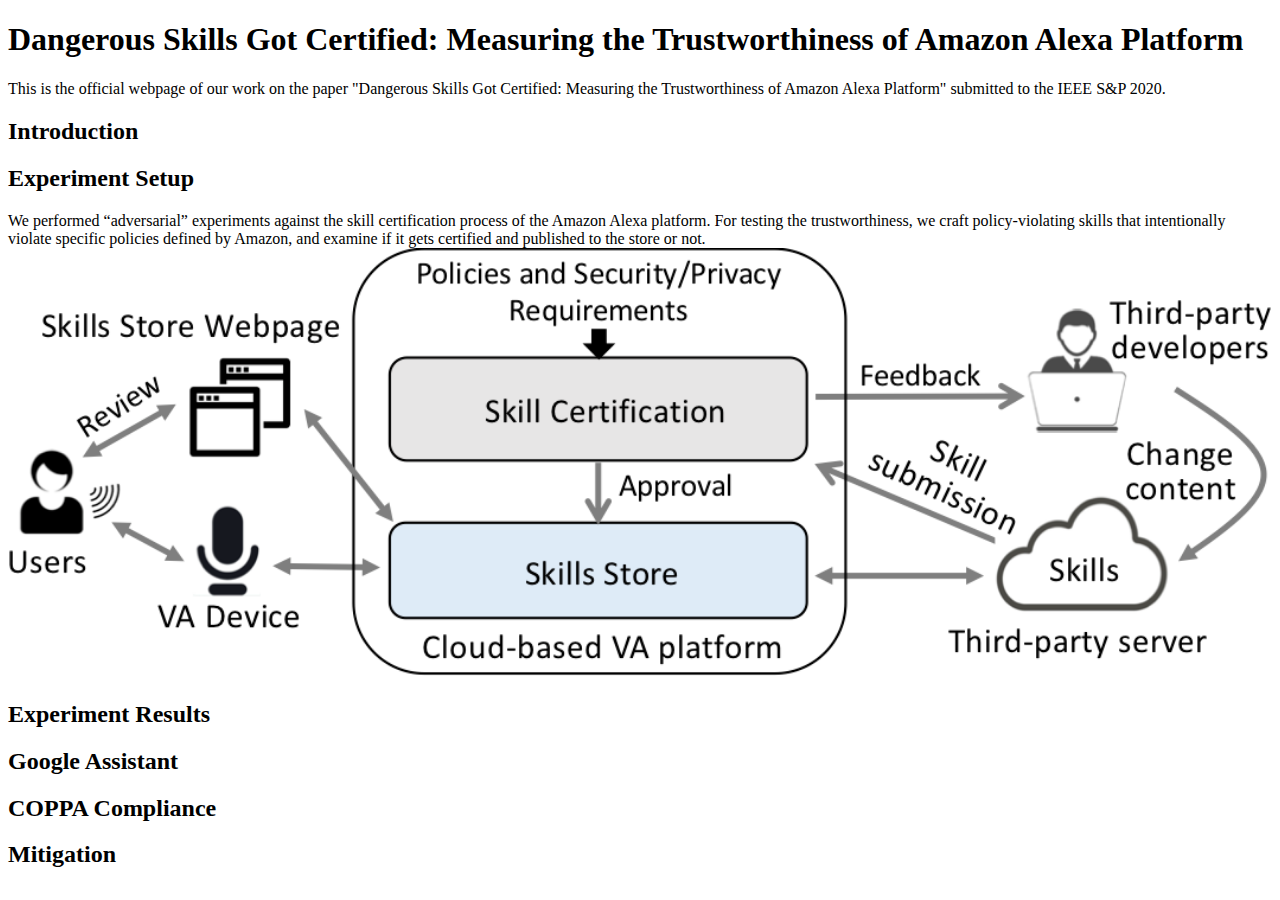
==== index.html @ f2e89d56 "Update index.html" ====
<!DOCTYPE html>
<html>
<head>
<style>
img {
  width: 100%;
}
</style>	
<title>Dangerous Skills Got Certified: Measuring the
Trustworthiness of Amazon Alexa Platform</title>
</head>
<body>

<h1>Dangerous Skills Got Certified: Measuring the
Trustworthiness of Amazon Alexa Platform</h1>

<p>This is the official webpage of our work on the paper "Dangerous Skills Got Certified: Measuring the
Trustworthiness of Amazon Alexa Platform" submitted to the IEEE S&P 2020.</p>

<h2> Introduction </h2>

<p></p>

<h2>Experiment Setup</h2>

<p>We performed “adversarial” experiments against the skill certification process of the Amazon Alexa platform. For testing the trustworthiness, we craft policy-violating skills that intentionally violate specific policies defined by Amazon, and examine if it gets certified and published to the store or not. 
	<img src="images/va_architecture.png">
</p>

<h2>Experiment Results</h2>

<h2>Google Assistant</h2>

<h2>COPPA Compliance</h2>

<h2>Mitigation</h2>

</body>
</html>
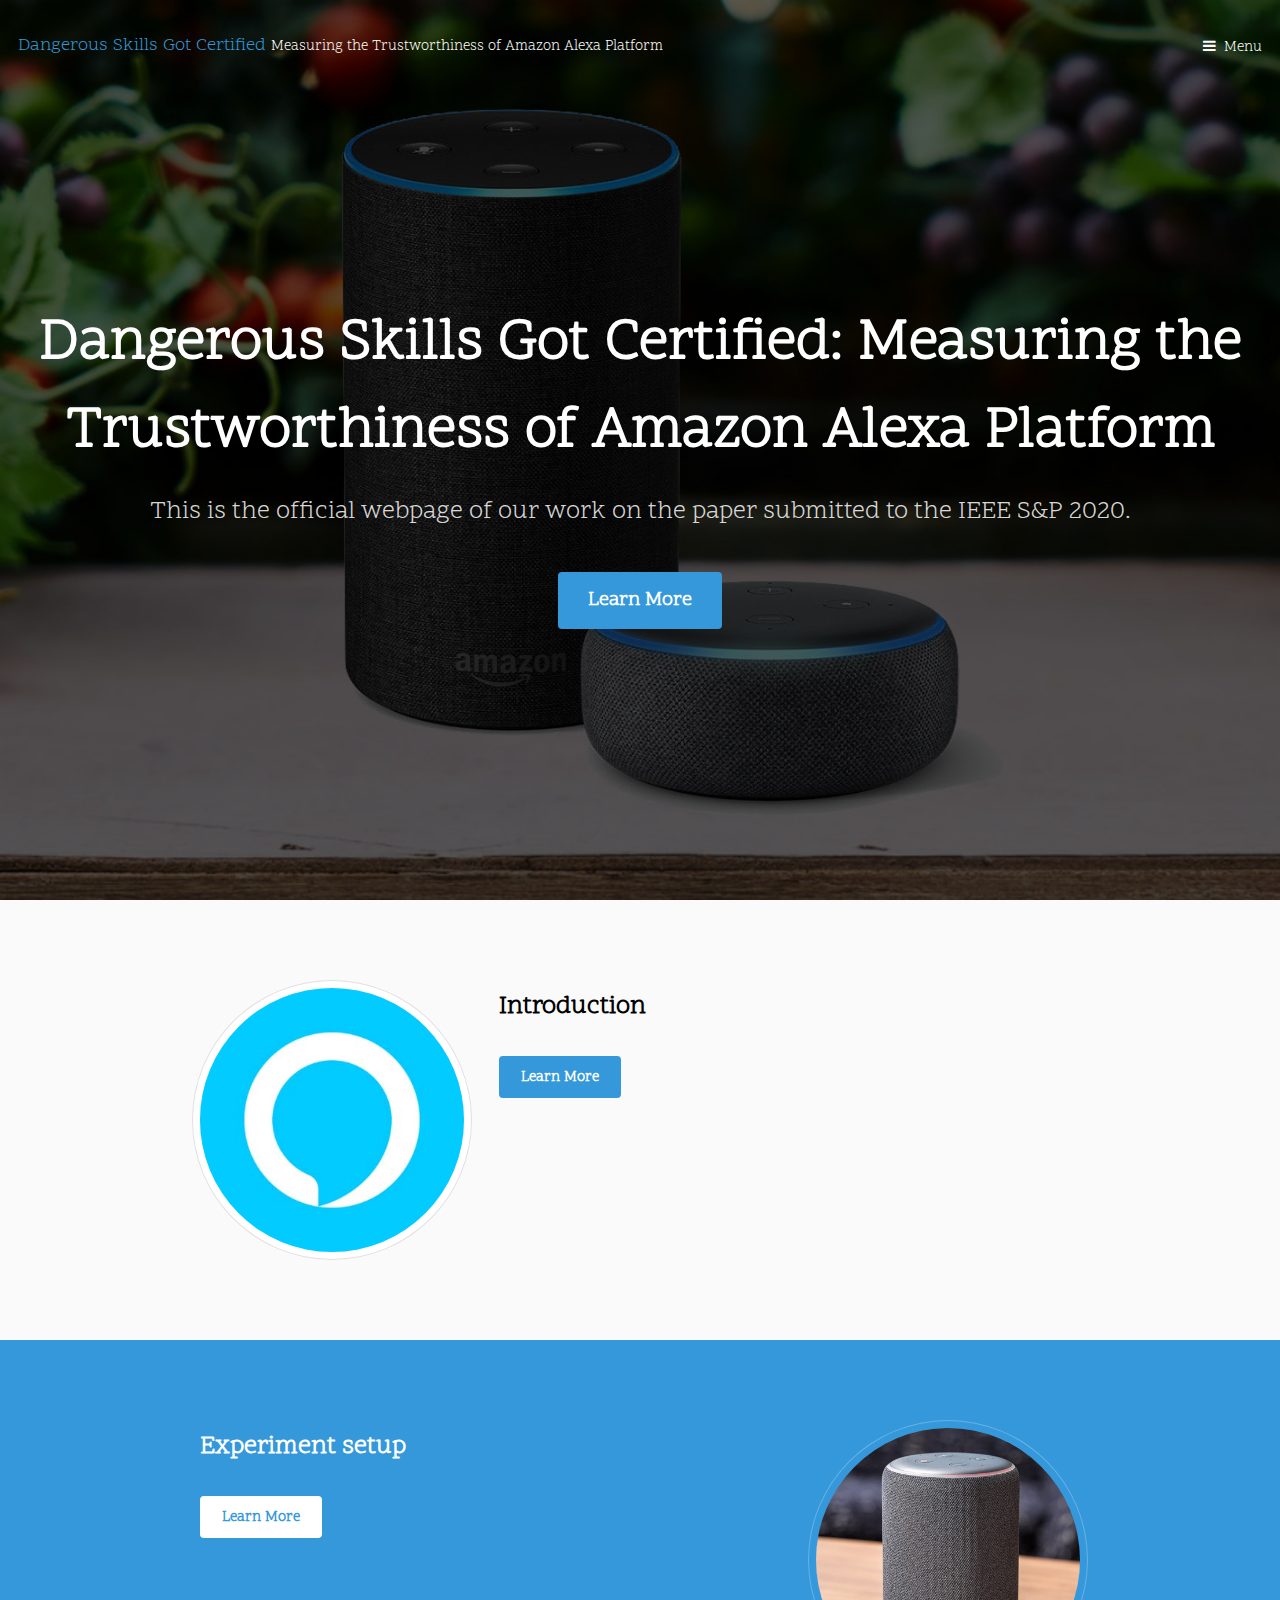
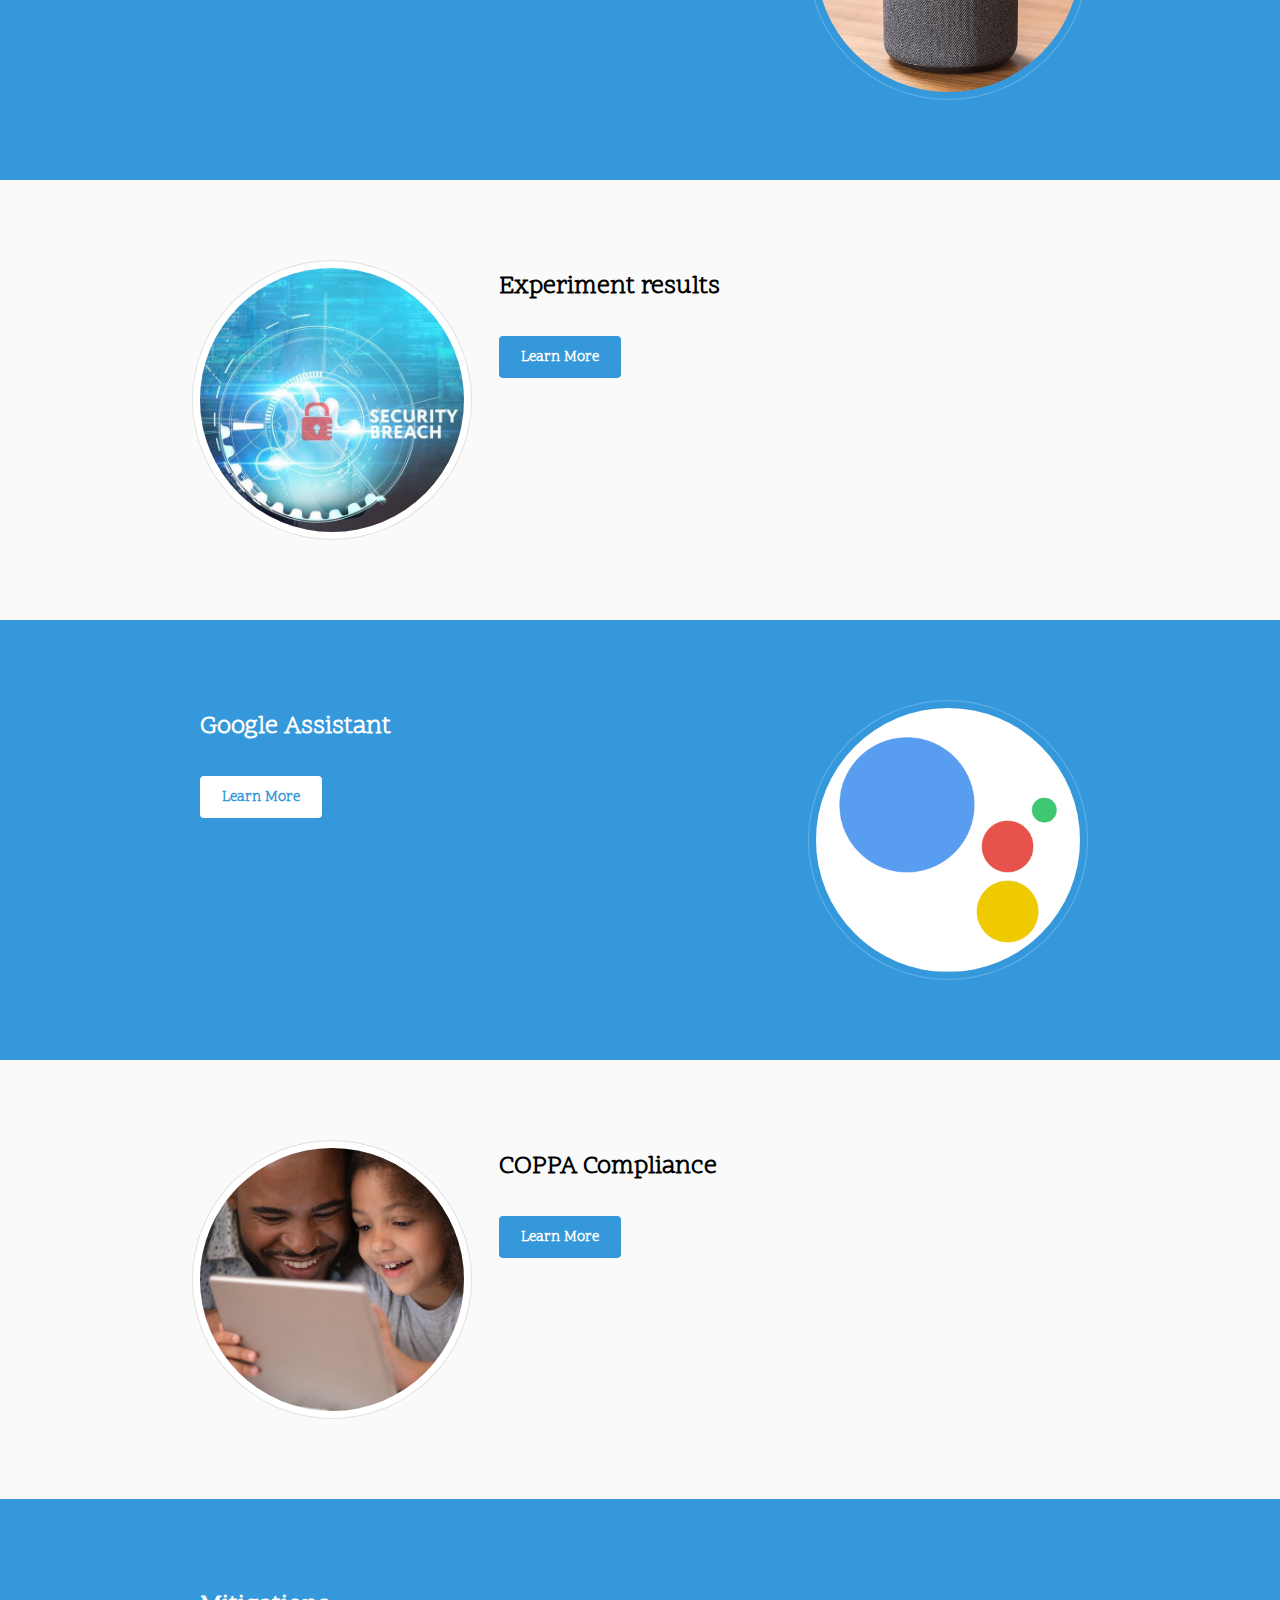
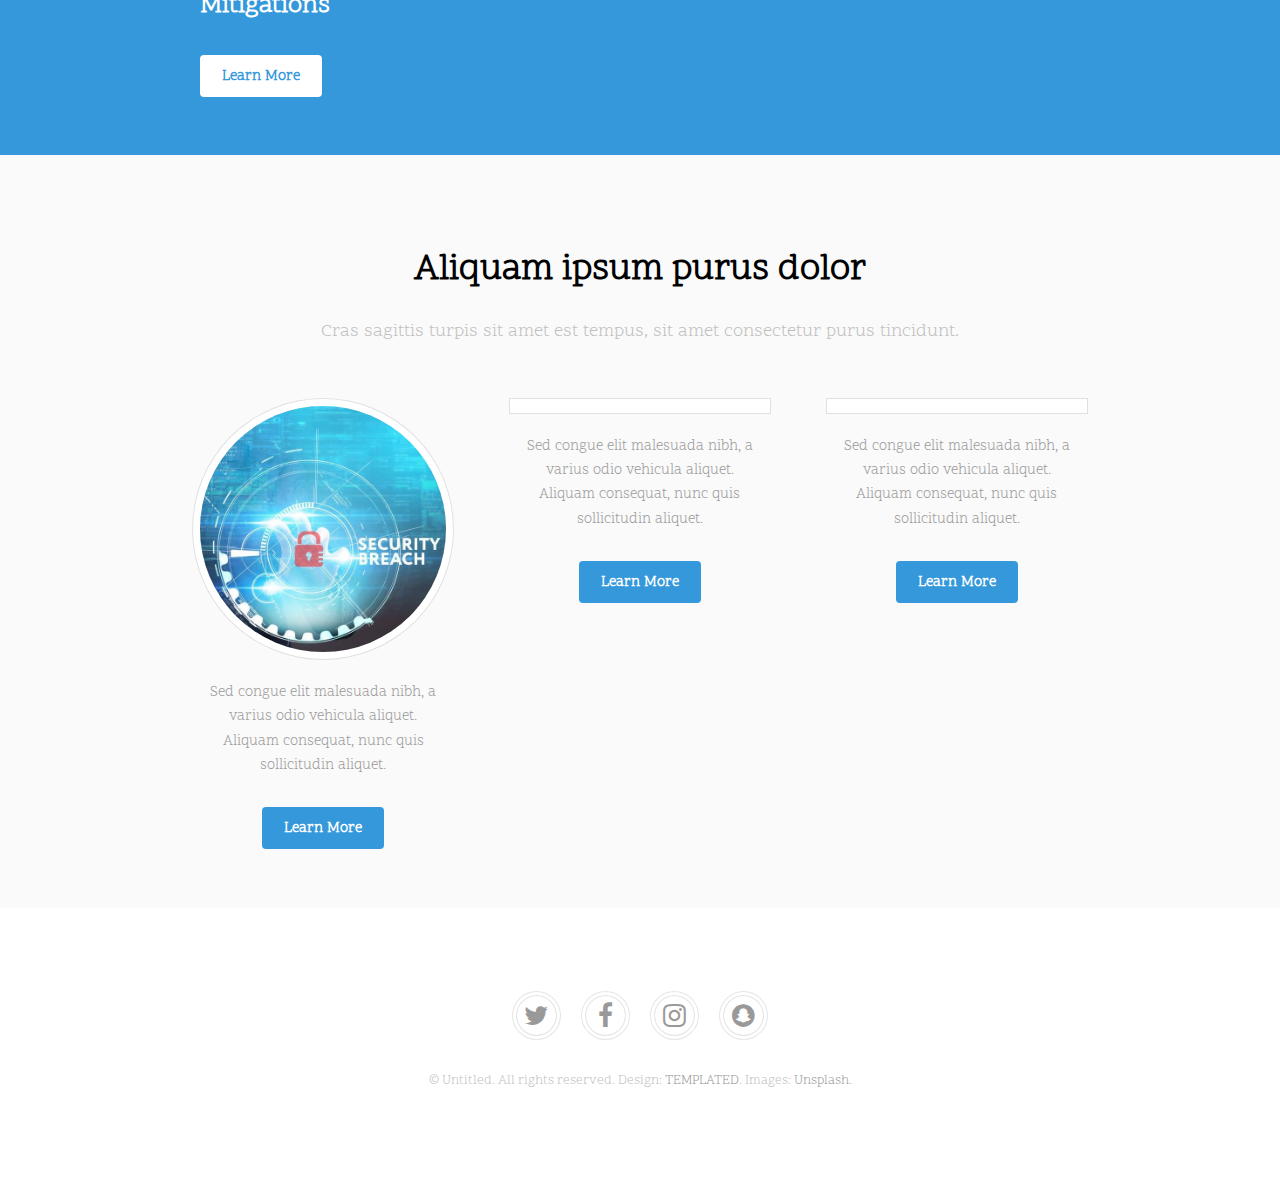
==== commit d95a452d: "Added files" ====
--- a/index.html
+++ b/index.html
@@ -1,39 +1,220 @@
-<!DOCTYPE html>
-<html>
-<head>
-<style>
-img {
-  width: 100%;
-}
-</style>	
-<title>Dangerous Skills Got Certified: Measuring the
-Trustworthiness of Amazon Alexa Platform</title>
-</head>
-<body>
-
-<h1>Dangerous Skills Got Certified: Measuring the
-Trustworthiness of Amazon Alexa Platform</h1>
-
-<p>This is the official webpage of our work on the paper "Dangerous Skills Got Certified: Measuring the
-Trustworthiness of Amazon Alexa Platform" submitted to the IEEE S&P 2020.</p>
-
-<h2> Introduction </h2>
-
-<p></p>
-
-<h2>Experiment Setup</h2>
-
-<p>We performed “adversarial” experiments against the skill certification process of the Amazon Alexa platform. For testing the trustworthiness, we craft policy-violating skills that intentionally violate specific policies defined by Amazon, and examine if it gets certified and published to the store or not. 
-	<img src="images/va_architecture.png">
-</p>
-
-<h2>Experiment Results</h2>
-
-<h2>Google Assistant</h2>
-
-<h2>COPPA Compliance</h2>
-
-<h2>Mitigation</h2>
-
-</body>
-</html>
+<!DOCTYPE HTML>
+<!--
+	Urban by TEMPLATED
+	templated.co @templatedco
+	Released for free under the Creative Commons Attribution 3.0 license (templated.co/license)
+-->
+<html>
+	<head>
+		<title>Dangerous Skills Got Certified: Measuring the
+Trustworthiness of Amazon Alexa Platform</title>
+		<meta charset="utf-8" />
+		<meta name="viewport" content="width=device-width, initial-scale=1" />
+		<link rel="stylesheet" href="assets/css/main.css" />
+	</head>
+	<body>
+
+		<!-- Header -->
+			<header id="header" class="alt">
+				<div class="logo"><a href="index.html">Dangerous Skills Got Certified <span> Measuring the
+Trustworthiness of Amazon Alexa Platform </span></a></div>
+				<a href="#menu">Menu</a>
+			</header>
+
+		<!-- Nav -->
+			<nav id="menu">
+				<ul class="links">
+					<li><a href="index.html">Home</a></li>
+					<li><a href="experimentsetup.html">Experiment Setup</a></li>
+					<li><a href="experimentresults.html">Experiment Results</a></li>
+					<li><a href="googleassistant.html">Google Assistant</a></li>
+					<li><a href="coppacompliance.html">COPPA Compliance</a></li>
+					<li><a href="mitigations.html">Mitigations</a></li>
+				</ul>
+			</nav>
+
+		<!-- Banner -->
+			<section id="banner">
+				<div class="inner">
+					<header>
+						<h1>Dangerous Skills Got Certified: Measuring the
+Trustworthiness of Amazon Alexa Platform</h1>
+						<p>This is the official webpage of our work on the paper submitted to the IEEE S&P 2020.</p>
+					</header>
+					<a href="#main" class="button big scrolly">Learn More</a>
+				</div>
+			</section>
+
+		<!-- Main -->
+			<div id="main">
+
+				<!-- Section -->
+					<section class="wrapper style1">
+						<div class="inner">
+							<!-- 2 Columns -->
+								<div class="flex flex-2">
+									<div class="col col1">
+										<div class="image round fit">
+											<a href="generic.html" class="link"><img src="images/pic02.jpeg" alt="" /></a>
+										</div>
+									</div>
+									<div class="col col2">
+										<h3>Introduction</h3>
+										<p></p>
+										<p></p>
+										<a href="#" class="button">Learn More</a>
+									</div>
+								</div>
+						</div>
+					</section>
+
+				<!-- Section -->
+					<section class="wrapper style2">
+						<div class="inner">
+							<div class="flex flex-2">
+								<div class="col col2">
+									<h3>Experiment setup</h3>
+									<p></p>
+									<p></p>
+									<a href="" class="button">Learn More</a>
+								</div>
+								<div class="col col1 first">
+									<div class="image round fit">
+										<a href="experimentsetup.html" class="link"><img src="images/pic01.jpg" alt="" /></a>
+									</div>
+								</div>
+							</div>
+						</div>
+					</section>
+
+				<!-- Section -->
+					<section class="wrapper style1">
+						<div class="inner">
+							<!-- 2 Columns -->
+								<div class="flex flex-2">
+									<div class="col col1">
+										<div class="image round fit">
+											<a href="experimentresults.html" class="link"><img src="images/pic03.jpg" alt="" /></a>
+										</div>
+									</div>
+									<div class="col col2">
+										<h3>Experiment results</h3>
+										<p></p>
+										<p></p>
+										<a href="experimentresults.html" class="button">Learn More</a>
+									</div>
+								</div>
+						</div>
+					</section>
+
+				<!-- Section -->
+					<section class="wrapper style2">
+						<div class="inner">
+							<div class="flex flex-2">
+								<div class="col col2">
+									<h3>Google Assistant</h3>
+									<p></p>
+									<p></p>
+									<a href="googleassistant.html" class="button">Learn More</a>
+								</div>
+								<div class="col col1 first">
+									<div class="image round fit">
+										<a href="googleassistant.html" class="link"><img src="images/pic04.png" alt="" /></a>
+									</div>
+								</div>
+							</div>
+						</div>
+					</section>	
+
+				<!-- Section -->
+					<section class="wrapper style1">
+						<div class="inner">
+							<!-- 2 Columns -->
+								<div class="flex flex-2">
+									<div class="col col1">
+										<div class="image round fit">
+											<a href="coppacompliance.html" class="link"><img src="images/pic05.jpeg" alt="" /></a>
+										</div>
+									</div>
+									<div class="col col2">
+										<h3>COPPA Compliance</h3>
+										<p></p>
+										<p></p>
+										<a href="coppacompliance.html" class="button">Learn More</a>
+									</div>
+								</div>
+						</div>
+					</section>	
+
+				<!-- Section -->
+					<section class="wrapper style2">
+						<div class="inner">
+							<div class="flex flex-2">
+								<div class="col">
+									<h3>Mitigations</h3>
+									<p></p>
+									<p></p>
+									<a href="mitigations.html" class="button">Learn More</a>
+								</div>
+							</div>
+						</div>
+					</section>
+
+				<!-- Section -->
+					<section class="wrapper style1">
+						<div class="inner">
+							<header class="align-center">
+								<h2>Aliquam ipsum purus dolor</h2>
+								<p>Cras sagittis turpis sit amet est tempus, sit amet consectetur purus tincidunt.</p>
+							</header>
+							<div class="flex flex-3">
+								<div class="col align-center">
+									<div class="image round fit">
+										<img src="images/pic03.jpg" alt="" />
+									</div>
+									<p>Sed congue elit malesuada nibh, a varius odio vehicula aliquet. Aliquam consequat, nunc quis sollicitudin aliquet. </p>
+									<a href="#" class="button">Learn More</a>
+								</div>
+								<div class="col align-center">
+									<div class="image round fit">
+										<img src="images/pic05.jpg" alt="" />
+									</div>
+									<p>Sed congue elit malesuada nibh, a varius odio vehicula aliquet. Aliquam consequat, nunc quis sollicitudin aliquet. </p>
+									<a href="#" class="button">Learn More</a>
+								</div>
+								<div class="col align-center">
+									<div class="image round fit">
+										<img src="images/pic04.jpg" alt="" />
+									</div>
+									<p>Sed congue elit malesuada nibh, a varius odio vehicula aliquet. Aliquam consequat, nunc quis sollicitudin aliquet. </p>
+									<a href="#" class="button">Learn More</a>
+								</div>
+							</div>
+						</div>
+					</section>
+
+			</div>
+
+		<!-- Footer -->
+			<footer id="footer">
+				<div class="copyright">
+					<ul class="icons">
+						<li><a href="#" class="icon fa-twitter"><span class="label">Twitter</span></a></li>
+						<li><a href="#" class="icon fa-facebook"><span class="label">Facebook</span></a></li>
+						<li><a href="#" class="icon fa-instagram"><span class="label">Instagram</span></a></li>
+						<li><a href="#" class="icon fa-snapchat"><span class="label">Snapchat</span></a></li>
+					</ul>
+					<p>&copy; Untitled. All rights reserved. Design: <a href="https://templated.co">TEMPLATED</a>. Images: <a href="https://unsplash.com">Unsplash</a>.</p>
+				</div>
+			</footer>
+
+		<!-- Scripts -->
+			<script src="assets/js/jquery.min.js"></script>
+			<script src="assets/js/jquery.scrolly.min.js"></script>
+			<script src="assets/js/jquery.scrollex.min.js"></script>
+			<script src="assets/js/skel.min.js"></script>
+			<script src="assets/js/util.js"></script>
+			<script src="assets/js/main.js"></script>
+
+	</body>
+</html>--- a/assets/css/main.css
+++ b/assets/css/main.css
@@ -0,0 +1,3918 @@
+@charset "UTF-8";
+@import url(font-awesome.min.css);
+@import url("https://fonts.googleapis.com/css?family=Scope+One|Trocchi");
+
+/*
+	Urban by TEMPLATED
+	templated.co @templatedco
+	Released for free under the Creative Commons Attribution 3.0 license (templated.co/license)
+*/
+
+/* Reset */
+
+	html, body, div, span, applet, object, iframe, h1, h2, h3, h4, h5, h6, p, blockquote, pre, a, abbr, acronym, address, big, cite, code, del, dfn, em, img, ins, kbd, q, s, samp, small, strike, strong, sub, sup, tt, var, b, u, i, center, dl, dt, dd, ol, ul, li, fieldset, form, label, legend, table, caption, tbody, tfoot, thead, tr, th, td, article, aside, canvas, details, embed, figure, figcaption, footer, header, hgroup, menu, nav, output, ruby, section, summary, time, mark, audio, video {
+		margin: 0;
+		padding: 0;
+		border: 0;
+		font-size: 100%;
+		font: inherit;
+		vertical-align: baseline;
+	}
+
+	article, aside, details, figcaption, figure, footer, header, hgroup, menu, nav, section {
+		display: block;
+	}
+
+	body {
+		line-height: 1;
+	}
+
+	ol, ul {
+		list-style: none;
+	}
+
+	blockquote, q {
+		quotes: none;
+	}
+
+	blockquote:before, blockquote:after, q:before, q:after {
+		content: '';
+		content: none;
+	}
+
+	table {
+		border-collapse: collapse;
+		border-spacing: 0;
+	}
+
+	body {
+		-webkit-text-size-adjust: none;
+	}
+
+/* Box Model */
+
+	*, *:before, *:after {
+		-moz-box-sizing: border-box;
+		-webkit-box-sizing: border-box;
+		box-sizing: border-box;
+	}
+
+/* Containers */
+
+	.container {
+		margin-left: auto;
+		margin-right: auto;
+	}
+
+	.container.\31 25\25 {
+		width: 100%;
+		max-width: 100em;
+		min-width: 80em;
+	}
+
+	.container.\37 5\25 {
+		width: 60em;
+	}
+
+	.container.\35 0\25 {
+		width: 40em;
+	}
+
+	.container.\32 5\25 {
+		width: 20em;
+	}
+
+	.container {
+		width: 80em;
+	}
+
+	@media screen and (max-width: 1680px) {
+
+		.container.\31 25\25 {
+			width: 100%;
+			max-width: 100em;
+			min-width: 80em;
+		}
+
+		.container.\37 5\25 {
+			width: 60em;
+		}
+
+		.container.\35 0\25 {
+			width: 40em;
+		}
+
+		.container.\32 5\25 {
+			width: 20em;
+		}
+
+		.container {
+			width: 80em;
+		}
+
+	}
+
+	@media screen and (max-width: 1280px) {
+
+		.container.\31 25\25 {
+			width: 100%;
+			max-width: 81.25em;
+			min-width: 65em;
+		}
+
+		.container.\37 5\25 {
+			width: 48.75em;
+		}
+
+		.container.\35 0\25 {
+			width: 32.5em;
+		}
+
+		.container.\32 5\25 {
+			width: 16.25em;
+		}
+
+		.container {
+			width: 65em;
+		}
+
+	}
+
+	@media screen and (max-width: 980px) {
+
+		.container.\31 25\25 {
+			width: 100%;
+			max-width: 112.5%;
+			min-width: 90%;
+		}
+
+		.container.\37 5\25 {
+			width: 67.5%;
+		}
+
+		.container.\35 0\25 {
+			width: 45%;
+		}
+
+		.container.\32 5\25 {
+			width: 22.5%;
+		}
+
+		.container {
+			width: 90%;
+		}
+
+	}
+
+	@media screen and (max-width: 736px) {
+
+		.container.\31 25\25 {
+			width: 100%;
+			max-width: 112.5%;
+			min-width: 90%;
+		}
+
+		.container.\37 5\25 {
+			width: 67.5%;
+		}
+
+		.container.\35 0\25 {
+			width: 45%;
+		}
+
+		.container.\32 5\25 {
+			width: 22.5%;
+		}
+
+		.container {
+			width: 90% !important;
+		}
+
+	}
+
+	@media screen and (max-width: 480px) {
+
+		.container.\31 25\25 {
+			width: 100%;
+			max-width: 112.5%;
+			min-width: 90%;
+		}
+
+		.container.\37 5\25 {
+			width: 67.5%;
+		}
+
+		.container.\35 0\25 {
+			width: 45%;
+		}
+
+		.container.\32 5\25 {
+			width: 22.5%;
+		}
+
+		.container {
+			width: 90% !important;
+		}
+
+	}
+
+/* Grid */
+
+	.row {
+		border-bottom: solid 1px transparent;
+		-moz-box-sizing: border-box;
+		-webkit-box-sizing: border-box;
+		box-sizing: border-box;
+	}
+
+	.row > * {
+		float: left;
+		-moz-box-sizing: border-box;
+		-webkit-box-sizing: border-box;
+		box-sizing: border-box;
+	}
+
+	.row:after, .row:before {
+		content: '';
+		display: block;
+		clear: both;
+		height: 0;
+	}
+
+	.row.uniform > * > :first-child {
+		margin-top: 0;
+	}
+
+	.row.uniform > * > :last-child {
+		margin-bottom: 0;
+	}
+
+	.row.\30 \25 > * {
+		padding: 0 0 0 0em;
+	}
+
+	.row.\30 \25 {
+		margin: 0 0 -1px 0em;
+	}
+
+	.row.uniform.\30 \25 > * {
+		padding: 0em 0 0 0em;
+	}
+
+	.row.uniform.\30 \25 {
+		margin: 0em 0 -1px 0em;
+	}
+
+	.row > * {
+		padding: 0 0 0 2em;
+	}
+
+	.row {
+		margin: 0 0 -1px -2em;
+	}
+
+	.row.uniform > * {
+		padding: 2em 0 0 2em;
+	}
+
+	.row.uniform {
+		margin: -2em 0 -1px -2em;
+	}
+
+	.row.\32 00\25 > * {
+		padding: 0 0 0 4em;
+	}
+
+	.row.\32 00\25 {
+		margin: 0 0 -1px -4em;
+	}
+
+	.row.uniform.\32 00\25 > * {
+		padding: 4em 0 0 4em;
+	}
+
+	.row.uniform.\32 00\25 {
+		margin: -4em 0 -1px -4em;
+	}
+
+	.row.\31 50\25 > * {
+		padding: 0 0 0 3em;
+	}
+
+	.row.\31 50\25 {
+		margin: 0 0 -1px -3em;
+	}
+
+	.row.uniform.\31 50\25 > * {
+		padding: 3em 0 0 3em;
+	}
+
+	.row.uniform.\31 50\25 {
+		margin: -3em 0 -1px -3em;
+	}
+
+	.row.\35 0\25 > * {
+		padding: 0 0 0 1em;
+	}
+
+	.row.\35 0\25 {
+		margin: 0 0 -1px -1em;
+	}
+
+	.row.uniform.\35 0\25 > * {
+		padding: 1em 0 0 1em;
+	}
+
+	.row.uniform.\35 0\25 {
+		margin: -1em 0 -1px -1em;
+	}
+
+	.row.\32 5\25 > * {
+		padding: 0 0 0 0.5em;
+	}
+
+	.row.\32 5\25 {
+		margin: 0 0 -1px -0.5em;
+	}
+
+	.row.uniform.\32 5\25 > * {
+		padding: 0.5em 0 0 0.5em;
+	}
+
+	.row.uniform.\32 5\25 {
+		margin: -0.5em 0 -1px -0.5em;
+	}
+
+	.\31 2u, .\31 2u\24 {
+		width: 100%;
+		clear: none;
+		margin-left: 0;
+	}
+
+	.\31 1u, .\31 1u\24 {
+		width: 91.6666666667%;
+		clear: none;
+		margin-left: 0;
+	}
+
+	.\31 0u, .\31 0u\24 {
+		width: 83.3333333333%;
+		clear: none;
+		margin-left: 0;
+	}
+
+	.\39 u, .\39 u\24 {
+		width: 75%;
+		clear: none;
+		margin-left: 0;
+	}
+
+	.\38 u, .\38 u\24 {
+		width: 66.6666666667%;
+		clear: none;
+		margin-left: 0;
+	}
+
+	.\37 u, .\37 u\24 {
+		width: 58.3333333333%;
+		clear: none;
+		margin-left: 0;
+	}
+
+	.\36 u, .\36 u\24 {
+		width: 50%;
+		clear: none;
+		margin-left: 0;
+	}
+
+	.\35 u, .\35 u\24 {
+		width: 41.6666666667%;
+		clear: none;
+		margin-left: 0;
+	}
+
+	.\34 u, .\34 u\24 {
+		width: 33.3333333333%;
+		clear: none;
+		margin-left: 0;
+	}
+
+	.\33 u, .\33 u\24 {
+		width: 25%;
+		clear: none;
+		margin-left: 0;
+	}
+
+	.\32 u, .\32 u\24 {
+		width: 16.6666666667%;
+		clear: none;
+		margin-left: 0;
+	}
+
+	.\31 u, .\31 u\24 {
+		width: 8.3333333333%;
+		clear: none;
+		margin-left: 0;
+	}
+
+	.\31 2u\24 + *,
+	.\31 1u\24 + *,
+	.\31 0u\24 + *,
+	.\39 u\24 + *,
+	.\38 u\24 + *,
+	.\37 u\24 + *,
+	.\36 u\24 + *,
+	.\35 u\24 + *,
+	.\34 u\24 + *,
+	.\33 u\24 + *,
+	.\32 u\24 + *,
+	.\31 u\24 + * {
+		clear: left;
+	}
+
+	.\-11u {
+		margin-left: 91.66667%;
+	}
+
+	.\-10u {
+		margin-left: 83.33333%;
+	}
+
+	.\-9u {
+		margin-left: 75%;
+	}
+
+	.\-8u {
+		margin-left: 66.66667%;
+	}
+
+	.\-7u {
+		margin-left: 58.33333%;
+	}
+
+	.\-6u {
+		margin-left: 50%;
+	}
+
+	.\-5u {
+		margin-left: 41.66667%;
+	}
+
+	.\-4u {
+		margin-left: 33.33333%;
+	}
+
+	.\-3u {
+		margin-left: 25%;
+	}
+
+	.\-2u {
+		margin-left: 16.66667%;
+	}
+
+	.\-1u {
+		margin-left: 8.33333%;
+	}
+
+	@media screen and (max-width: 1680px) {
+
+		.row > * {
+			padding: 0 0 0 2em;
+		}
+
+		.row {
+			margin: 0 0 -1px -2em;
+		}
+
+		.row.uniform > * {
+			padding: 2em 0 0 2em;
+		}
+
+		.row.uniform {
+			margin: -2em 0 -1px -2em;
+		}
+
+		.row.\32 00\25 > * {
+			padding: 0 0 0 4em;
+		}
+
+		.row.\32 00\25 {
+			margin: 0 0 -1px -4em;
+		}
+
+		.row.uniform.\32 00\25 > * {
+			padding: 4em 0 0 4em;
+		}
+
+		.row.uniform.\32 00\25 {
+			margin: -4em 0 -1px -4em;
+		}
+
+		.row.\31 50\25 > * {
+			padding: 0 0 0 3em;
+		}
+
+		.row.\31 50\25 {
+			margin: 0 0 -1px -3em;
+		}
+
+		.row.uniform.\31 50\25 > * {
+			padding: 3em 0 0 3em;
+		}
+
+		.row.uniform.\31 50\25 {
+			margin: -3em 0 -1px -3em;
+		}
+
+		.row.\35 0\25 > * {
+			padding: 0 0 0 1em;
+		}
+
+		.row.\35 0\25 {
+			margin: 0 0 -1px -1em;
+		}
+
+		.row.uniform.\35 0\25 > * {
+			padding: 1em 0 0 1em;
+		}
+
+		.row.uniform.\35 0\25 {
+			margin: -1em 0 -1px -1em;
+		}
+
+		.row.\32 5\25 > * {
+			padding: 0 0 0 0.5em;
+		}
+
+		.row.\32 5\25 {
+			margin: 0 0 -1px -0.5em;
+		}
+
+		.row.uniform.\32 5\25 > * {
+			padding: 0.5em 0 0 0.5em;
+		}
+
+		.row.uniform.\32 5\25 {
+			margin: -0.5em 0 -1px -0.5em;
+		}
+
+		.\31 2u\28xlarge\29, .\31 2u\24\28xlarge\29 {
+			width: 100%;
+			clear: none;
+			margin-left: 0;
+		}
+
+		.\31 1u\28xlarge\29, .\31 1u\24\28xlarge\29 {
+			width: 91.6666666667%;
+			clear: none;
+			margin-left: 0;
+		}
+
+		.\31 0u\28xlarge\29, .\31 0u\24\28xlarge\29 {
+			width: 83.3333333333%;
+			clear: none;
+			margin-left: 0;
+		}
+
+		.\39 u\28xlarge\29, .\39 u\24\28xlarge\29 {
+			width: 75%;
+			clear: none;
+			margin-left: 0;
+		}
+
+		.\38 u\28xlarge\29, .\38 u\24\28xlarge\29 {
+			width: 66.6666666667%;
+			clear: none;
+			margin-left: 0;
+		}
+
+		.\37 u\28xlarge\29, .\37 u\24\28xlarge\29 {
+			width: 58.3333333333%;
+			clear: none;
+			margin-left: 0;
+		}
+
+		.\36 u\28xlarge\29, .\36 u\24\28xlarge\29 {
+			width: 50%;
+			clear: none;
+			margin-left: 0;
+		}
+
+		.\35 u\28xlarge\29, .\35 u\24\28xlarge\29 {
+			width: 41.6666666667%;
+			clear: none;
+			margin-left: 0;
+		}
+
+		.\34 u\28xlarge\29, .\34 u\24\28xlarge\29 {
+			width: 33.3333333333%;
+			clear: none;
+			margin-left: 0;
+		}
+
+		.\33 u\28xlarge\29, .\33 u\24\28xlarge\29 {
+			width: 25%;
+			clear: none;
+			margin-left: 0;
+		}
+
+		.\32 u\28xlarge\29, .\32 u\24\28xlarge\29 {
+			width: 16.6666666667%;
+			clear: none;
+			margin-left: 0;
+		}
+
+		.\31 u\28xlarge\29, .\31 u\24\28xlarge\29 {
+			width: 8.3333333333%;
+			clear: none;
+			margin-left: 0;
+		}
+
+		.\31 2u\24\28xlarge\29 + *,
+		.\31 1u\24\28xlarge\29 + *,
+		.\31 0u\24\28xlarge\29 + *,
+		.\39 u\24\28xlarge\29 + *,
+		.\38 u\24\28xlarge\29 + *,
+		.\37 u\24\28xlarge\29 + *,
+		.\36 u\24\28xlarge\29 + *,
+		.\35 u\24\28xlarge\29 + *,
+		.\34 u\24\28xlarge\29 + *,
+		.\33 u\24\28xlarge\29 + *,
+		.\32 u\24\28xlarge\29 + *,
+		.\31 u\24\28xlarge\29 + * {
+			clear: left;
+		}
+
+		.\-11u\28xlarge\29 {
+			margin-left: 91.66667%;
+		}
+
+		.\-10u\28xlarge\29 {
+			margin-left: 83.33333%;
+		}
+
+		.\-9u\28xlarge\29 {
+			margin-left: 75%;
+		}
+
+		.\-8u\28xlarge\29 {
+			margin-left: 66.66667%;
+		}
+
+		.\-7u\28xlarge\29 {
+			margin-left: 58.33333%;
+		}
+
+		.\-6u\28xlarge\29 {
+			margin-left: 50%;
+		}
+
+		.\-5u\28xlarge\29 {
+			margin-left: 41.66667%;
+		}
+
+		.\-4u\28xlarge\29 {
+			margin-left: 33.33333%;
+		}
+
+		.\-3u\28xlarge\29 {
+			margin-left: 25%;
+		}
+
+		.\-2u\28xlarge\29 {
+			margin-left: 16.66667%;
+		}
+
+		.\-1u\28xlarge\29 {
+			margin-left: 8.33333%;
+		}
+
+	}
+
+	@media screen and (max-width: 1280px) {
+
+		.row > * {
+			padding: 0 0 0 1.5em;
+		}
+
+		.row {
+			margin: 0 0 -1px -1.5em;
+		}
+
+		.row.uniform > * {
+			padding: 1.5em 0 0 1.5em;
+		}
+
+		.row.uniform {
+			margin: -1.5em 0 -1px -1.5em;
+		}
+
+		.row.\32 00\25 > * {
+			padding: 0 0 0 3em;
+		}
+
+		.row.\32 00\25 {
+			margin: 0 0 -1px -3em;
+		}
+
+		.row.uniform.\32 00\25 > * {
+			padding: 3em 0 0 3em;
+		}
+
+		.row.uniform.\32 00\25 {
+			margin: -3em 0 -1px -3em;
+		}
+
+		.row.\31 50\25 > * {
+			padding: 0 0 0 2.25em;
+		}
+
+		.row.\31 50\25 {
+			margin: 0 0 -1px -2.25em;
+		}
+
+		.row.uniform.\31 50\25 > * {
+			padding: 2.25em 0 0 2.25em;
+		}
+
+		.row.uniform.\31 50\25 {
+			margin: -2.25em 0 -1px -2.25em;
+		}
+
+		.row.\35 0\25 > * {
+			padding: 0 0 0 0.75em;
+		}
+
+		.row.\35 0\25 {
+			margin: 0 0 -1px -0.75em;
+		}
+
+		.row.uniform.\35 0\25 > * {
+			padding: 0.75em 0 0 0.75em;
+		}
+
+		.row.uniform.\35 0\25 {
+			margin: -0.75em 0 -1px -0.75em;
+		}
+
+		.row.\32 5\25 > * {
+			padding: 0 0 0 0.375em;
+		}
+
+		.row.\32 5\25 {
+			margin: 0 0 -1px -0.375em;
+		}
+
+		.row.uniform.\32 5\25 > * {
+			padding: 0.375em 0 0 0.375em;
+		}
+
+		.row.uniform.\32 5\25 {
+			margin: -0.375em 0 -1px -0.375em;
+		}
+
+		.\31 2u\28large\29, .\31 2u\24\28large\29 {
+			width: 100%;
+			clear: none;
+			margin-left: 0;
+		}
+
+		.\31 1u\28large\29, .\31 1u\24\28large\29 {
+			width: 91.6666666667%;
+			clear: none;
+			margin-left: 0;
+		}
+
+		.\31 0u\28large\29, .\31 0u\24\28large\29 {
+			width: 83.3333333333%;
+			clear: none;
+			margin-left: 0;
+		}
+
+		.\39 u\28large\29, .\39 u\24\28large\29 {
+			width: 75%;
+			clear: none;
+			margin-left: 0;
+		}
+
+		.\38 u\28large\29, .\38 u\24\28large\29 {
+			width: 66.6666666667%;
+			clear: none;
+			margin-left: 0;
+		}
+
+		.\37 u\28large\29, .\37 u\24\28large\29 {
+			width: 58.3333333333%;
+			clear: none;
+			margin-left: 0;
+		}
+
+		.\36 u\28large\29, .\36 u\24\28large\29 {
+			width: 50%;
+			clear: none;
+			margin-left: 0;
+		}
+
+		.\35 u\28large\29, .\35 u\24\28large\29 {
+			width: 41.6666666667%;
+			clear: none;
+			margin-left: 0;
+		}
+
+		.\34 u\28large\29, .\34 u\24\28large\29 {
+			width: 33.3333333333%;
+			clear: none;
+			margin-left: 0;
+		}
+
+		.\33 u\28large\29, .\33 u\24\28large\29 {
+			width: 25%;
+			clear: none;
+			margin-left: 0;
+		}
+
+		.\32 u\28large\29, .\32 u\24\28large\29 {
+			width: 16.6666666667%;
+			clear: none;
+			margin-left: 0;
+		}
+
+		.\31 u\28large\29, .\31 u\24\28large\29 {
+			width: 8.3333333333%;
+			clear: none;
+			margin-left: 0;
+		}
+
+		.\31 2u\24\28large\29 + *,
+		.\31 1u\24\28large\29 + *,
+		.\31 0u\24\28large\29 + *,
+		.\39 u\24\28large\29 + *,
+		.\38 u\24\28large\29 + *,
+		.\37 u\24\28large\29 + *,
+		.\36 u\24\28large\29 + *,
+		.\35 u\24\28large\29 + *,
+		.\34 u\24\28large\29 + *,
+		.\33 u\24\28large\29 + *,
+		.\32 u\24\28large\29 + *,
+		.\31 u\24\28large\29 + * {
+			clear: left;
+		}
+
+		.\-11u\28large\29 {
+			margin-left: 91.66667%;
+		}
+
+		.\-10u\28large\29 {
+			margin-left: 83.33333%;
+		}
+
+		.\-9u\28large\29 {
+			margin-left: 75%;
+		}
+
+		.\-8u\28large\29 {
+			margin-left: 66.66667%;
+		}
+
+		.\-7u\28large\29 {
+			margin-left: 58.33333%;
+		}
+
+		.\-6u\28large\29 {
+			margin-left: 50%;
+		}
+
+		.\-5u\28large\29 {
+			margin-left: 41.66667%;
+		}
+
+		.\-4u\28large\29 {
+			margin-left: 33.33333%;
+		}
+
+		.\-3u\28large\29 {
+			margin-left: 25%;
+		}
+
+		.\-2u\28large\29 {
+			margin-left: 16.66667%;
+		}
+
+		.\-1u\28large\29 {
+			margin-left: 8.33333%;
+		}
+
+	}
+
+	@media screen and (max-width: 980px) {
+
+		.row > * {
+			padding: 0 0 0 1.5em;
+		}
+
+		.row {
+			margin: 0 0 -1px -1.5em;
+		}
+
+		.row.uniform > * {
+			padding: 1.5em 0 0 1.5em;
+		}
+
+		.row.uniform {
+			margin: -1.5em 0 -1px -1.5em;
+		}
+
+		.row.\32 00\25 > * {
+			padding: 0 0 0 3em;
+		}
+
+		.row.\32 00\25 {
+			margin: 0 0 -1px -3em;
+		}
+
+		.row.uniform.\32 00\25 > * {
+			padding: 3em 0 0 3em;
+		}
+
+		.row.uniform.\32 00\25 {
+			margin: -3em 0 -1px -3em;
+		}
+
+		.row.\31 50\25 > * {
+			padding: 0 0 0 2.25em;
+		}
+
+		.row.\31 50\25 {
+			margin: 0 0 -1px -2.25em;
+		}
+
+		.row.uniform.\31 50\25 > * {
+			padding: 2.25em 0 0 2.25em;
+		}
+
+		.row.uniform.\31 50\25 {
+			margin: -2.25em 0 -1px -2.25em;
+		}
+
+		.row.\35 0\25 > * {
+			padding: 0 0 0 0.75em;
+		}
+
+		.row.\35 0\25 {
+			margin: 0 0 -1px -0.75em;
+		}
+
+		.row.uniform.\35 0\25 > * {
+			padding: 0.75em 0 0 0.75em;
+		}
+
+		.row.uniform.\35 0\25 {
+			margin: -0.75em 0 -1px -0.75em;
+		}
+
+		.row.\32 5\25 > * {
+			padding: 0 0 0 0.375em;
+		}
+
+		.row.\32 5\25 {
+			margin: 0 0 -1px -0.375em;
+		}
+
+		.row.uniform.\32 5\25 > * {
+			padding: 0.375em 0 0 0.375em;
+		}
+
+		.row.uniform.\32 5\25 {
+			margin: -0.375em 0 -1px -0.375em;
+		}
+
+		.\31 2u\28medium\29, .\31 2u\24\28medium\29 {
+			width: 100%;
+			clear: none;
+			margin-left: 0;
+		}
+
+		.\31 1u\28medium\29, .\31 1u\24\28medium\29 {
+			width: 91.6666666667%;
+			clear: none;
+			margin-left: 0;
+		}
+
+		.\31 0u\28medium\29, .\31 0u\24\28medium\29 {
+			width: 83.3333333333%;
+			clear: none;
+			margin-left: 0;
+		}
+
+		.\39 u\28medium\29, .\39 u\24\28medium\29 {
+			width: 75%;
+			clear: none;
+			margin-left: 0;
+		}
+
+		.\38 u\28medium\29, .\38 u\24\28medium\29 {
+			width: 66.6666666667%;
+			clear: none;
+			margin-left: 0;
+		}
+
+		.\37 u\28medium\29, .\37 u\24\28medium\29 {
+			width: 58.3333333333%;
+			clear: none;
+			margin-left: 0;
+		}
+
+		.\36 u\28medium\29, .\36 u\24\28medium\29 {
+			width: 50%;
+			clear: none;
+			margin-left: 0;
+		}
+
+		.\35 u\28medium\29, .\35 u\24\28medium\29 {
+			width: 41.6666666667%;
+			clear: none;
+			margin-left: 0;
+		}
+
+		.\34 u\28medium\29, .\34 u\24\28medium\29 {
+			width: 33.3333333333%;
+			clear: none;
+			margin-left: 0;
+		}
+
+		.\33 u\28medium\29, .\33 u\24\28medium\29 {
+			width: 25%;
+			clear: none;
+			margin-left: 0;
+		}
+
+		.\32 u\28medium\29, .\32 u\24\28medium\29 {
+			width: 16.6666666667%;
+			clear: none;
+			margin-left: 0;
+		}
+
+		.\31 u\28medium\29, .\31 u\24\28medium\29 {
+			width: 8.3333333333%;
+			clear: none;
+			margin-left: 0;
+		}
+
+		.\31 2u\24\28medium\29 + *,
+		.\31 1u\24\28medium\29 + *,
+		.\31 0u\24\28medium\29 + *,
+		.\39 u\24\28medium\29 + *,
+		.\38 u\24\28medium\29 + *,
+		.\37 u\24\28medium\29 + *,
+		.\36 u\24\28medium\29 + *,
+		.\35 u\24\28medium\29 + *,
+		.\34 u\24\28medium\29 + *,
+		.\33 u\24\28medium\29 + *,
+		.\32 u\24\28medium\29 + *,
+		.\31 u\24\28medium\29 + * {
+			clear: left;
+		}
+
+		.\-11u\28medium\29 {
+			margin-left: 91.66667%;
+		}
+
+		.\-10u\28medium\29 {
+			margin-left: 83.33333%;
+		}
+
+		.\-9u\28medium\29 {
+			margin-left: 75%;
+		}
+
+		.\-8u\28medium\29 {
+			margin-left: 66.66667%;
+		}
+
+		.\-7u\28medium\29 {
+			margin-left: 58.33333%;
+		}
+
+		.\-6u\28medium\29 {
+			margin-left: 50%;
+		}
+
+		.\-5u\28medium\29 {
+			margin-left: 41.66667%;
+		}
+
+		.\-4u\28medium\29 {
+			margin-left: 33.33333%;
+		}
+
+		.\-3u\28medium\29 {
+			margin-left: 25%;
+		}
+
+		.\-2u\28medium\29 {
+			margin-left: 16.66667%;
+		}
+
+		.\-1u\28medium\29 {
+			margin-left: 8.33333%;
+		}
+
+	}
+
+	@media screen and (max-width: 736px) {
+
+		.row > * {
+			padding: 0 0 0 1.25em;
+		}
+
+		.row {
+			margin: 0 0 -1px -1.25em;
+		}
+
+		.row.uniform > * {
+			padding: 1.25em 0 0 1.25em;
+		}
+
+		.row.uniform {
+			margin: -1.25em 0 -1px -1.25em;
+		}
+
+		.row.\32 00\25 > * {
+			padding: 0 0 0 2.5em;
+		}
+
+		.row.\32 00\25 {
+			margin: 0 0 -1px -2.5em;
+		}
+
+		.row.uniform.\32 00\25 > * {
+			padding: 2.5em 0 0 2.5em;
+		}
+
+		.row.uniform.\32 00\25 {
+			margin: -2.5em 0 -1px -2.5em;
+		}
+
+		.row.\31 50\25 > * {
+			padding: 0 0 0 1.875em;
+		}
+
+		.row.\31 50\25 {
+			margin: 0 0 -1px -1.875em;
+		}
+
+		.row.uniform.\31 50\25 > * {
+			padding: 1.875em 0 0 1.875em;
+		}
+
+		.row.uniform.\31 50\25 {
+			margin: -1.875em 0 -1px -1.875em;
+		}
+
+		.row.\35 0\25 > * {
+			padding: 0 0 0 0.625em;
+		}
+
+		.row.\35 0\25 {
+			margin: 0 0 -1px -0.625em;
+		}
+
+		.row.uniform.\35 0\25 > * {
+			padding: 0.625em 0 0 0.625em;
+		}
+
+		.row.uniform.\35 0\25 {
+			margin: -0.625em 0 -1px -0.625em;
+		}
+
+		.row.\32 5\25 > * {
+			padding: 0 0 0 0.3125em;
+		}
+
+		.row.\32 5\25 {
+			margin: 0 0 -1px -0.3125em;
+		}
+
+		.row.uniform.\32 5\25 > * {
+			padding: 0.3125em 0 0 0.3125em;
+		}
+
+		.row.uniform.\32 5\25 {
+			margin: -0.3125em 0 -1px -0.3125em;
+		}
+
+		.\31 2u\28small\29, .\31 2u\24\28small\29 {
+			width: 100%;
+			clear: none;
+			margin-left: 0;
+		}
+
+		.\31 1u\28small\29, .\31 1u\24\28small\29 {
+			width: 91.6666666667%;
+			clear: none;
+			margin-left: 0;
+		}
+
+		.\31 0u\28small\29, .\31 0u\24\28small\29 {
+			width: 83.3333333333%;
+			clear: none;
+			margin-left: 0;
+		}
+
+		.\39 u\28small\29, .\39 u\24\28small\29 {
+			width: 75%;
+			clear: none;
+			margin-left: 0;
+		}
+
+		.\38 u\28small\29, .\38 u\24\28small\29 {
+			width: 66.6666666667%;
+			clear: none;
+			margin-left: 0;
+		}
+
+		.\37 u\28small\29, .\37 u\24\28small\29 {
+			width: 58.3333333333%;
+			clear: none;
+			margin-left: 0;
+		}
+
+		.\36 u\28small\29, .\36 u\24\28small\29 {
+			width: 50%;
+			clear: none;
+			margin-left: 0;
+		}
+
+		.\35 u\28small\29, .\35 u\24\28small\29 {
+			width: 41.6666666667%;
+			clear: none;
+			margin-left: 0;
+		}
+
+		.\34 u\28small\29, .\34 u\24\28small\29 {
+			width: 33.3333333333%;
+			clear: none;
+			margin-left: 0;
+		}
+
+		.\33 u\28small\29, .\33 u\24\28small\29 {
+			width: 25%;
+			clear: none;
+			margin-left: 0;
+		}
+
+		.\32 u\28small\29, .\32 u\24\28small\29 {
+			width: 16.6666666667%;
+			clear: none;
+			margin-left: 0;
+		}
+
+		.\31 u\28small\29, .\31 u\24\28small\29 {
+			width: 8.3333333333%;
+			clear: none;
+			margin-left: 0;
+		}
+
+		.\31 2u\24\28small\29 + *,
+		.\31 1u\24\28small\29 + *,
+		.\31 0u\24\28small\29 + *,
+		.\39 u\24\28small\29 + *,
+		.\38 u\24\28small\29 + *,
+		.\37 u\24\28small\29 + *,
+		.\36 u\24\28small\29 + *,
+		.\35 u\24\28small\29 + *,
+		.\34 u\24\28small\29 + *,
+		.\33 u\24\28small\29 + *,
+		.\32 u\24\28small\29 + *,
+		.\31 u\24\28small\29 + * {
+			clear: left;
+		}
+
+		.\-11u\28small\29 {
+			margin-left: 91.66667%;
+		}
+
+		.\-10u\28small\29 {
+			margin-left: 83.33333%;
+		}
+
+		.\-9u\28small\29 {
+			margin-left: 75%;
+		}
+
+		.\-8u\28small\29 {
+			margin-left: 66.66667%;
+		}
+
+		.\-7u\28small\29 {
+			margin-left: 58.33333%;
+		}
+
+		.\-6u\28small\29 {
+			margin-left: 50%;
+		}
+
+		.\-5u\28small\29 {
+			margin-left: 41.66667%;
+		}
+
+		.\-4u\28small\29 {
+			margin-left: 33.33333%;
+		}
+
+		.\-3u\28small\29 {
+			margin-left: 25%;
+		}
+
+		.\-2u\28small\29 {
+			margin-left: 16.66667%;
+		}
+
+		.\-1u\28small\29 {
+			margin-left: 8.33333%;
+		}
+
+	}
+
+	@media screen and (max-width: 480px) {
+
+		.row > * {
+			padding: 0 0 0 1.25em;
+		}
+
+		.row {
+			margin: 0 0 -1px -1.25em;
+		}
+
+		.row.uniform > * {
+			padding: 1.25em 0 0 1.25em;
+		}
+
+		.row.uniform {
+			margin: -1.25em 0 -1px -1.25em;
+		}
+
+		.row.\32 00\25 > * {
+			padding: 0 0 0 2.5em;
+		}
+
+		.row.\32 00\25 {
+			margin: 0 0 -1px -2.5em;
+		}
+
+		.row.uniform.\32 00\25 > * {
+			padding: 2.5em 0 0 2.5em;
+		}
+
+		.row.uniform.\32 00\25 {
+			margin: -2.5em 0 -1px -2.5em;
+		}
+
+		.row.\31 50\25 > * {
+			padding: 0 0 0 1.875em;
+		}
+
+		.row.\31 50\25 {
+			margin: 0 0 -1px -1.875em;
+		}
+
+		.row.uniform.\31 50\25 > * {
+			padding: 1.875em 0 0 1.875em;
+		}
+
+		.row.uniform.\31 50\25 {
+			margin: -1.875em 0 -1px -1.875em;
+		}
+
+		.row.\35 0\25 > * {
+			padding: 0 0 0 0.625em;
+		}
+
+		.row.\35 0\25 {
+			margin: 0 0 -1px -0.625em;
+		}
+
+		.row.uniform.\35 0\25 > * {
+			padding: 0.625em 0 0 0.625em;
+		}
+
+		.row.uniform.\35 0\25 {
+			margin: -0.625em 0 -1px -0.625em;
+		}
+
+		.row.\32 5\25 > * {
+			padding: 0 0 0 0.3125em;
+		}
+
+		.row.\32 5\25 {
+			margin: 0 0 -1px -0.3125em;
+		}
+
+		.row.uniform.\32 5\25 > * {
+			padding: 0.3125em 0 0 0.3125em;
+		}
+
+		.row.uniform.\32 5\25 {
+			margin: -0.3125em 0 -1px -0.3125em;
+		}
+
+		.\31 2u\28xsmall\29, .\31 2u\24\28xsmall\29 {
+			width: 100%;
+			clear: none;
+			margin-left: 0;
+		}
+
+		.\31 1u\28xsmall\29, .\31 1u\24\28xsmall\29 {
+			width: 91.6666666667%;
+			clear: none;
+			margin-left: 0;
+		}
+
+		.\31 0u\28xsmall\29, .\31 0u\24\28xsmall\29 {
+			width: 83.3333333333%;
+			clear: none;
+			margin-left: 0;
+		}
+
+		.\39 u\28xsmall\29, .\39 u\24\28xsmall\29 {
+			width: 75%;
+			clear: none;
+			margin-left: 0;
+		}
+
+		.\38 u\28xsmall\29, .\38 u\24\28xsmall\29 {
+			width: 66.6666666667%;
+			clear: none;
+			margin-left: 0;
+		}
+
+		.\37 u\28xsmall\29, .\37 u\24\28xsmall\29 {
+			width: 58.3333333333%;
+			clear: none;
+			margin-left: 0;
+		}
+
+		.\36 u\28xsmall\29, .\36 u\24\28xsmall\29 {
+			width: 50%;
+			clear: none;
+			margin-left: 0;
+		}
+
+		.\35 u\28xsmall\29, .\35 u\24\28xsmall\29 {
+			width: 41.6666666667%;
+			clear: none;
+			margin-left: 0;
+		}
+
+		.\34 u\28xsmall\29, .\34 u\24\28xsmall\29 {
+			width: 33.3333333333%;
+			clear: none;
+			margin-left: 0;
+		}
+
+		.\33 u\28xsmall\29, .\33 u\24\28xsmall\29 {
+			width: 25%;
+			clear: none;
+			margin-left: 0;
+		}
+
+		.\32 u\28xsmall\29, .\32 u\24\28xsmall\29 {
+			width: 16.6666666667%;
+			clear: none;
+			margin-left: 0;
+		}
+
+		.\31 u\28xsmall\29, .\31 u\24\28xsmall\29 {
+			width: 8.3333333333%;
+			clear: none;
+			margin-left: 0;
+		}
+
+		.\31 2u\24\28xsmall\29 + *,
+		.\31 1u\24\28xsmall\29 + *,
+		.\31 0u\24\28xsmall\29 + *,
+		.\39 u\24\28xsmall\29 + *,
+		.\38 u\24\28xsmall\29 + *,
+		.\37 u\24\28xsmall\29 + *,
+		.\36 u\24\28xsmall\29 + *,
+		.\35 u\24\28xsmall\29 + *,
+		.\34 u\24\28xsmall\29 + *,
+		.\33 u\24\28xsmall\29 + *,
+		.\32 u\24\28xsmall\29 + *,
+		.\31 u\24\28xsmall\29 + * {
+			clear: left;
+		}
+
+		.\-11u\28xsmall\29 {
+			margin-left: 91.66667%;
+		}
+
+		.\-10u\28xsmall\29 {
+			margin-left: 83.33333%;
+		}
+
+		.\-9u\28xsmall\29 {
+			margin-left: 75%;
+		}
+
+		.\-8u\28xsmall\29 {
+			margin-left: 66.66667%;
+		}
+
+		.\-7u\28xsmall\29 {
+			margin-left: 58.33333%;
+		}
+
+		.\-6u\28xsmall\29 {
+			margin-left: 50%;
+		}
+
+		.\-5u\28xsmall\29 {
+			margin-left: 41.66667%;
+		}
+
+		.\-4u\28xsmall\29 {
+			margin-left: 33.33333%;
+		}
+
+		.\-3u\28xsmall\29 {
+			margin-left: 25%;
+		}
+
+		.\-2u\28xsmall\29 {
+			margin-left: 16.66667%;
+		}
+
+		.\-1u\28xsmall\29 {
+			margin-left: 8.33333%;
+		}
+
+	}
+
+/* Basic */
+
+	@-ms-viewport {
+		width: device-width;
+	}
+
+	body {
+		-ms-overflow-style: scrollbar;
+	}
+
+	@media screen and (max-width: 480px) {
+
+		html, body {
+			min-width: 320px;
+		}
+
+	}
+
+	body {
+		background: #fff;
+	}
+
+		body.is-loading *, body.is-loading *:before, body.is-loading *:after {
+			-moz-animation: none !important;
+			-webkit-animation: none !important;
+			-ms-animation: none !important;
+			animation: none !important;
+			-moz-transition: none !important;
+			-webkit-transition: none !important;
+			-ms-transition: none !important;
+			transition: none !important;
+		}
+
+/* Type */
+
+	body {
+		background-color: #fff;
+		color: #999999;
+	}
+
+	body, input, select, textarea {
+		font-family: "Scope One", serif;
+		font-size: 13pt;
+		font-weight: 300;
+		line-height: 1.65;
+	}
+
+		@media screen and (max-width: 1680px) {
+
+			body, input, select, textarea {
+				font-size: 11pt;
+			}
+
+		}
+
+		@media screen and (max-width: 1280px) {
+
+			body, input, select, textarea {
+				font-size: 11pt;
+			}
+
+		}
+
+		@media screen and (max-width: 980px) {
+
+			body, input, select, textarea {
+				font-size: 12pt;
+			}
+
+		}
+
+		@media screen and (max-width: 736px) {
+
+			body, input, select, textarea {
+				font-size: 12pt;
+			}
+
+		}
+
+		@media screen and (max-width: 480px) {
+
+			body, input, select, textarea {
+				font-size: 12pt;
+			}
+
+		}
+
+	a {
+		-moz-transition: color 0.2s ease-in-out;
+		-webkit-transition: color 0.2s ease-in-out;
+		-ms-transition: color 0.2s ease-in-out;
+		transition: color 0.2s ease-in-out;
+		text-decoration: none;
+	}
+
+	strong, b {
+		font-weight: 700;
+	}
+
+	em, i {
+		font-style: italic;
+	}
+
+	p {
+		margin: 0 0 2em 0;
+	}
+
+	h1, h2, h3, h4, h5, h6 {
+		font-weight: 700;
+		line-height: 1.5;
+		margin: 0 0 1em 0;
+	}
+
+		h1 a, h2 a, h3 a, h4 a, h5 a, h6 a {
+			color: inherit;
+			text-decoration: none;
+		}
+
+	h1 {
+		font-size: 3em;
+		margin-bottom: .25em;
+	}
+
+		@media screen and (max-width: 736px) {
+
+			h1 {
+				font-size: 2.5em;
+			}
+
+		}
+
+	h2 {
+		font-size: 2.5em;
+	}
+
+		@media screen and (max-width: 736px) {
+
+			h2 {
+				font-size: 2em;
+			}
+
+		}
+
+		@media screen and (max-width: 480px) {
+
+			h2 {
+				font-size: 1.5em;
+			}
+
+		}
+
+	h3 {
+		font-size: 1.75em;
+	}
+
+		@media screen and (max-width: 736px) {
+
+			h3 {
+				font-size: 1.5em;
+			}
+
+		}
+
+		@media screen and (max-width: 480px) {
+
+			h3 {
+				font-size: 1.25em;
+			}
+
+		}
+
+	h4 {
+		font-size: 1.5em;
+	}
+
+	h5 {
+		font-size: 0.9em;
+	}
+
+	h6 {
+		font-size: 0.7em;
+	}
+
+	sub {
+		font-size: 0.8em;
+		position: relative;
+		top: 0.5em;
+	}
+
+	sup {
+		font-size: 0.8em;
+		position: relative;
+		top: -0.5em;
+	}
+
+	blockquote {
+		border-left: solid 4px;
+		font-style: italic;
+		margin: 0 0 2em 0;
+		padding: 0.5em 0 0.5em 2em;
+	}
+
+	code {
+		border-radius: 4px;
+		border: solid 1px;
+		font-family: "Courier New", monospace;
+		font-size: 0.9em;
+		margin: 0 0.25em;
+		padding: 0.25em 0.65em;
+	}
+
+	pre {
+		-webkit-overflow-scrolling: touch;
+		font-family: "Courier New", monospace;
+		font-size: 0.9em;
+		margin: 0 0 2em 0;
+	}
+
+		pre code {
+			display: block;
+			line-height: 1.75;
+			padding: 1em 1.5em;
+			overflow-x: auto;
+		}
+
+	header p {
+		font-size: 1.25em;
+	}
+
+	hr {
+		border: 0;
+		border-bottom: solid 1px;
+		margin: 2em 0;
+	}
+
+		hr.major {
+			margin: 3em 0;
+		}
+
+	.align-left {
+		text-align: left;
+	}
+
+	.align-center {
+		text-align: center;
+	}
+
+	.align-right {
+		text-align: right;
+	}
+
+	input, select, textarea {
+		color: #000;
+	}
+
+	a {
+		color: #999999;
+	}
+
+		a:hover {
+			color: rgba(153, 153, 153, 0.5);
+		}
+
+	strong, b {
+		color: #000;
+	}
+
+	h1, h2, h3, h4, h5, h6 {
+		color: #000;
+	}
+
+	blockquote {
+		border-left-color: rgba(0, 0, 0, 0.1);
+	}
+
+	code {
+		background: rgba(0, 0, 0, 0.075);
+		border-color: rgba(0, 0, 0, 0.1);
+	}
+
+	hr {
+		border-bottom-color: rgba(0, 0, 0, 0.1);
+	}
+
+/* Box */
+
+	.box {
+		border-radius: 4px;
+		border: solid 1px;
+		margin-bottom: 2em;
+		padding: 1.5em;
+	}
+
+		.box > :last-child,
+		.box > :last-child > :last-child,
+		.box > :last-child > :last-child > :last-child {
+			margin-bottom: 0;
+		}
+
+		.box.alt {
+			border: 0;
+			border-radius: 0;
+			padding: 0;
+		}
+
+	.box {
+		border-color: rgba(0, 0, 0, 0.1);
+	}
+
+/* Button */
+
+	input[type="submit"],
+	input[type="reset"],
+	input[type="button"],
+	button,
+	.button {
+		-moz-appearance: none;
+		-webkit-appearance: none;
+		-ms-appearance: none;
+		appearance: none;
+		-moz-transition: background-color 0.2s ease-in-out, color 0.2s ease-in-out;
+		-webkit-transition: background-color 0.2s ease-in-out, color 0.2s ease-in-out;
+		-ms-transition: background-color 0.2s ease-in-out, color 0.2s ease-in-out;
+		transition: background-color 0.2s ease-in-out, color 0.2s ease-in-out;
+		border-radius: 4px;
+		border: 0;
+		cursor: pointer;
+		display: inline-block;
+		font-weight: 700;
+		height: 2.85em;
+		line-height: 2.95em;
+		padding: 0 1.5em;
+		text-align: center;
+		text-decoration: none;
+		white-space: nowrap;
+	}
+
+		input[type="submit"].icon,
+		input[type="reset"].icon,
+		input[type="button"].icon,
+		button.icon,
+		.button.icon {
+			padding-left: 1.35em;
+		}
+
+			input[type="submit"].icon:before,
+			input[type="reset"].icon:before,
+			input[type="button"].icon:before,
+			button.icon:before,
+			.button.icon:before {
+				margin-right: 0.5em;
+			}
+
+		input[type="submit"].fit,
+		input[type="reset"].fit,
+		input[type="button"].fit,
+		button.fit,
+		.button.fit {
+			display: block;
+			margin: 0 0 1em 0;
+			width: 100%;
+		}
+
+		input[type="submit"].small,
+		input[type="reset"].small,
+		input[type="button"].small,
+		button.small,
+		.button.small {
+			font-size: 0.8em;
+		}
+
+		input[type="submit"].big,
+		input[type="reset"].big,
+		input[type="button"].big,
+		button.big,
+		.button.big {
+			font-size: 1.35em;
+		}
+
+		input[type="submit"].disabled, input[type="submit"]:disabled,
+		input[type="reset"].disabled,
+		input[type="reset"]:disabled,
+		input[type="button"].disabled,
+		input[type="button"]:disabled,
+		button.disabled,
+		button:disabled,
+		.button.disabled,
+		.button:disabled {
+			-moz-pointer-events: none;
+			-webkit-pointer-events: none;
+			-ms-pointer-events: none;
+			pointer-events: none;
+			opacity: 0.25;
+		}
+
+		@media screen and (max-width: 480px) {
+
+			input[type="submit"],
+			input[type="reset"],
+			input[type="button"],
+			button,
+			.button {
+				padding: 0;
+				width: 100%;
+			}
+
+		}
+
+	input[type="submit"],
+	input[type="reset"],
+	input[type="button"],
+	button,
+	.button {
+		background-color: #3498db;
+		color: #fff !important;
+	}
+
+		input[type="submit"]:hover,
+		input[type="reset"]:hover,
+		input[type="button"]:hover,
+		button:hover,
+		.button:hover {
+			background-color: #4aa3df;
+		}
+
+		input[type="submit"]:active,
+		input[type="reset"]:active,
+		input[type="button"]:active,
+		button:active,
+		.button:active {
+			background-color: #258cd1;
+		}
+
+		input[type="submit"].alt,
+		input[type="reset"].alt,
+		input[type="button"].alt,
+		button.alt,
+		.button.alt {
+			background-color: transparent;
+			box-shadow: inset 0 0 0 2px rgba(0, 0, 0, 0.1);
+			color: #000 !important;
+		}
+
+			input[type="submit"].alt:hover,
+			input[type="reset"].alt:hover,
+			input[type="button"].alt:hover,
+			button.alt:hover,
+			.button.alt:hover {
+				background-color: rgba(0, 0, 0, 0.075);
+			}
+
+			input[type="submit"].alt:active,
+			input[type="reset"].alt:active,
+			input[type="button"].alt:active,
+			button.alt:active,
+			.button.alt:active {
+				background-color: rgba(0, 0, 0, 0.15);
+			}
+
+			input[type="submit"].alt.icon:before,
+			input[type="reset"].alt.icon:before,
+			input[type="button"].alt.icon:before,
+			button.alt.icon:before,
+			.button.alt.icon:before {
+				color: #bfbfbf;
+			}
+
+		input[type="submit"].special,
+		input[type="reset"].special,
+		input[type="button"].special,
+		button.special,
+		.button.special {
+			background-color: #fafafa;
+			color: #000 !important;
+		}
+
+			input[type="submit"].special:hover,
+			input[type="reset"].special:hover,
+			input[type="button"].special:hover,
+			button.special:hover,
+			.button.special:hover {
+				background-color: white;
+			}
+
+			input[type="submit"].special:active,
+			input[type="reset"].special:active,
+			input[type="button"].special:active,
+			button.special:active,
+			.button.special:active {
+				background-color: #ededed;
+			}
+
+/* Flex */
+
+	.flex {
+		display: -ms-flexbox;
+		-ms-flex-pack: justify;
+		display: -moz-flex;
+		display: -webkit-flex;
+		display: -ms-flex;
+		display: flex;
+		-moz-flex-wrap: wrap;
+		-webkit-flex-wrap: wrap;
+		-ms-flex-wrap: wrap;
+		flex-wrap: wrap;
+		-moz-justify-content: space-between;
+		-webkit-justify-content: space-between;
+		-ms-justify-content: space-between;
+		justify-content: space-between;
+	}
+
+		.flex.flex-2, .flex.flex-3 {
+			-moz-align-items: stretch;
+			-webkit-align-items: stretch;
+			-ms-align-items: stretch;
+			align-items: stretch;
+		}
+
+			.flex.flex-2.center, .flex.flex-3.center {
+				-moz-align-items: center;
+				-webkit-align-items: center;
+				-ms-align-items: center;
+				align-items: center;
+			}
+
+		.flex.flex-2 .col {
+			width: 48%;
+		}
+
+			.flex.flex-2 .col.col1 {
+				width: 30%;
+			}
+
+			.flex.flex-2 .col.col2 {
+				width: 66%;
+			}
+
+			@media screen and (max-width: 736px) {
+
+				.flex.flex-2 .col.col1, .flex.flex-2 .col.col2 {
+					width: 100%;
+					margin-bottom: 2em;
+				}
+
+					.flex.flex-2 .col.col1 .image, .flex.flex-2 .col.col2 .image {
+						max-width: 60%;
+						margin: 0 auto 2em auto;
+					}
+
+			}
+
+		.flex.flex-3 .col {
+			width: 28%;
+		}
+
+			@media screen and (max-width: 736px) {
+
+				.flex.flex-3 .col {
+					width: 100%;
+					margin-bottom: 2em;
+				}
+
+					.flex.flex-3 .col .image {
+						max-width: 60%;
+						margin: 0 auto 2em auto;
+					}
+
+			}
+
+		.flex.flex-4 .col {
+			width: 22%;
+		}
+
+		.flex.flex-tabs {
+			-moz-flex-wrap: nowrap;
+			-webkit-flex-wrap: nowrap;
+			-ms-flex-wrap: nowrap;
+			flex-wrap: nowrap;
+		}
+
+			.flex.flex-tabs ul {
+				width: 20%;
+			}
+
+			.flex.flex-tabs .tabs {
+				width: 77%;
+			}
+
+		@media screen and (max-width: 980px) {
+
+			.flex.flex-4 .col {
+				width: 48%;
+			}
+
+			.flex.flex-tabs ul {
+				width: 30%;
+			}
+
+			.flex.flex-tabs .tabs {
+				width: 67%;
+			}
+
+			.flex.flex-tabs .flex-3 .col {
+				width: 48%;
+			}
+
+		}
+
+		@media screen and (max-width: 736px) {
+
+			.flex.flex-2 .col, .flex.flex-3 .col, .flex.flex-4 .col {
+				width: 100%;
+				-moz-order: 2;
+				-webkit-order: 2;
+				-ms-order: 2;
+				order: 2;
+			}
+
+				.flex.flex-2 .col.first, .flex.flex-3 .col.first, .flex.flex-4 .col.first {
+					-moz-order: 1;
+					-webkit-order: 1;
+					-ms-order: 1;
+					order: 1;
+				}
+
+			.flex.flex-tabs {
+				-moz-flex-wrap: wrap;
+				-webkit-flex-wrap: wrap;
+				-ms-flex-wrap: wrap;
+				flex-wrap: wrap;
+			}
+
+				.flex.flex-tabs ul {
+					width: 100%;
+				}
+
+				.flex.flex-tabs .tabs {
+					width: 100%;
+				}
+
+				.flex.flex-tabs .flex-3 .col {
+					width: 100%;
+				}
+
+		}
+
+/* Form */
+
+	form {
+		margin: 0 0 2em 0;
+	}
+
+	label {
+		display: block;
+		font-size: 0.9em;
+		font-weight: 700;
+		margin: 0 0 1em 0;
+	}
+
+	input[type="text"],
+	input[type="password"],
+	input[type="email"],
+	select,
+	textarea {
+		-moz-appearance: none;
+		-webkit-appearance: none;
+		-ms-appearance: none;
+		appearance: none;
+		border-radius: 4px;
+		border: none;
+		border: solid 1px;
+		color: inherit;
+		display: block;
+		outline: 0;
+		padding: 0 1em;
+		text-decoration: none;
+		width: 100%;
+	}
+
+		input[type="text"]:invalid,
+		input[type="password"]:invalid,
+		input[type="email"]:invalid,
+		select:invalid,
+		textarea:invalid {
+			box-shadow: none;
+		}
+
+	.select-wrapper {
+		text-decoration: none;
+		display: block;
+		position: relative;
+	}
+
+		.select-wrapper:before {
+			-moz-osx-font-smoothing: grayscale;
+			-webkit-font-smoothing: antialiased;
+			font-family: FontAwesome;
+			font-style: normal;
+			font-weight: normal;
+			text-transform: none !important;
+		}
+
+		.select-wrapper:before {
+			content: '\f078';
+			display: block;
+			height: 2.75em;
+			line-height: 2.75em;
+			pointer-events: none;
+			position: absolute;
+			right: 0;
+			text-align: center;
+			top: 0;
+			width: 2.75em;
+		}
+
+		.select-wrapper select::-ms-expand {
+			display: none;
+		}
+
+	input[type="text"],
+	input[type="password"],
+	input[type="email"],
+	select {
+		height: 2.75em;
+	}
+
+	textarea {
+		padding: 0.75em 1em;
+	}
+
+	input[type="checkbox"],
+	input[type="radio"] {
+		-moz-appearance: none;
+		-webkit-appearance: none;
+		-ms-appearance: none;
+		appearance: none;
+		display: block;
+		float: left;
+		margin-right: -2em;
+		opacity: 0;
+		width: 1em;
+		z-index: -1;
+	}
+
+		input[type="checkbox"] + label,
+		input[type="radio"] + label {
+			text-decoration: none;
+			cursor: pointer;
+			display: inline-block;
+			font-size: 1em;
+			font-weight: 300;
+			padding-left: 2.4em;
+			padding-right: 0.75em;
+			position: relative;
+		}
+
+			input[type="checkbox"] + label:before,
+			input[type="radio"] + label:before {
+				-moz-osx-font-smoothing: grayscale;
+				-webkit-font-smoothing: antialiased;
+				font-family: FontAwesome;
+				font-style: normal;
+				font-weight: normal;
+				text-transform: none !important;
+			}
+
+			input[type="checkbox"] + label:before,
+			input[type="radio"] + label:before {
+				border-radius: 4px;
+				border: solid 1px;
+				content: '';
+				display: inline-block;
+				height: 1.65em;
+				left: 0;
+				line-height: 1.58125em;
+				position: absolute;
+				text-align: center;
+				top: 0;
+				width: 1.65em;
+			}
+
+		input[type="checkbox"]:checked + label:before,
+		input[type="radio"]:checked + label:before {
+			content: '\f00c';
+		}
+
+	input[type="checkbox"] + label:before {
+		border-radius: 4px;
+	}
+
+	input[type="radio"] + label:before {
+		border-radius: 100%;
+	}
+
+	::-webkit-input-placeholder {
+		opacity: 1.0;
+	}
+
+	:-moz-placeholder {
+		opacity: 1.0;
+	}
+
+	::-moz-placeholder {
+		opacity: 1.0;
+	}
+
+	:-ms-input-placeholder {
+		opacity: 1.0;
+	}
+
+	.formerize-placeholder {
+		opacity: 1.0;
+	}
+
+	label {
+		color: #000;
+	}
+
+	input[type="text"],
+	input[type="password"],
+	input[type="email"],
+	select,
+	textarea {
+		background: rgba(0, 0, 0, 0.075);
+		border-color: rgba(0, 0, 0, 0.1);
+	}
+
+		input[type="text"]:focus,
+		input[type="password"]:focus,
+		input[type="email"]:focus,
+		select:focus,
+		textarea:focus {
+			border-color: #fafafa;
+			box-shadow: 0 0 0 1px #fafafa;
+		}
+
+	.select-wrapper:before {
+		color: rgba(0, 0, 0, 0.1);
+	}
+
+	input[type="checkbox"] + label,
+	input[type="radio"] + label {
+		color: #999999;
+	}
+
+		input[type="checkbox"] + label:before,
+		input[type="radio"] + label:before {
+			background: rgba(0, 0, 0, 0.075);
+			border-color: rgba(0, 0, 0, 0.1);
+		}
+
+	input[type="checkbox"]:checked + label:before,
+	input[type="radio"]:checked + label:before {
+		background-color: #fafafa;
+		border-color: #fafafa;
+		color: #000;
+	}
+
+	input[type="checkbox"]:focus + label:before,
+	input[type="radio"]:focus + label:before {
+		border-color: #fafafa;
+		box-shadow: 0 0 0 1px #fafafa;
+	}
+
+	::-webkit-input-placeholder {
+		color: #bfbfbf !important;
+	}
+
+	:-moz-placeholder {
+		color: #bfbfbf !important;
+	}
+
+	::-moz-placeholder {
+		color: #bfbfbf !important;
+	}
+
+	:-ms-input-placeholder {
+		color: #bfbfbf !important;
+	}
+
+	.formerize-placeholder {
+		color: #bfbfbf !important;
+	}
+
+/* Icon */
+
+	.icon {
+		text-decoration: none;
+		border-bottom: none;
+		position: relative;
+	}
+
+		.icon:before {
+			-moz-osx-font-smoothing: grayscale;
+			-webkit-font-smoothing: antialiased;
+			font-family: FontAwesome;
+			font-style: normal;
+			font-weight: normal;
+			text-transform: none !important;
+		}
+
+		.icon > .label {
+			display: none;
+		}
+
+/* Image */
+
+	.image {
+		border: 0;
+		display: inline-block;
+		position: relative;
+		box-shadow: 0px 0px 0px 7px #fff, 0px 0px 0px 8px rgba(0, 0, 0, 0.1);
+	}
+
+		.image img {
+			display: block;
+		}
+
+		.image.left, .image.right {
+			max-width: 40%;
+		}
+
+			.image.left img, .image.right img {
+				width: 100%;
+			}
+
+		.image.left {
+			float: left;
+			margin: 0 1.5em 1em 0;
+			top: 0.25em;
+		}
+
+		.image.right {
+			float: right;
+			margin: 0 0 1em 1.5em;
+			top: 0.25em;
+		}
+
+		.image.fit {
+			display: block;
+			margin: 0 0 2em 0;
+			width: 100%;
+		}
+
+			.image.fit img {
+				width: 100%;
+			}
+
+		.image.round {
+			border-radius: 100%;
+		}
+
+			.image.round img {
+				border-radius: 100%;
+			}
+
+		.image.main {
+			display: block;
+			margin: 0 0 3em 0;
+			width: 100%;
+		}
+
+			.image.main img {
+				width: 100%;
+			}
+
+	.video-wrapper {
+		position: relative;
+		padding-bottom: 56.25%;
+	/* 16:9 */
+
+		padding-top: 25px;
+		height: 0;
+	}
+
+		.video-wrapper iframe, .video-wrapper object, .video-wrapper embed {
+			position: absolute;
+			top: 0;
+			left: 0;
+			width: 100%;
+			height: 100%;
+		}
+
+/* List */
+
+	ol {
+		list-style: decimal;
+		margin: 0 0 2em 0;
+		padding-left: 1.25em;
+	}
+
+		ol li {
+			padding-left: 0.25em;
+		}
+
+	ul {
+		list-style: disc;
+		margin: 0 0 2em 0;
+		padding-left: 1em;
+	}
+
+		ul li {
+			padding-left: 0.5em;
+		}
+
+		ul.alt {
+			list-style: none;
+			padding-left: 0;
+		}
+
+			ul.alt li {
+				border-top: solid 1px;
+				padding: 0.5em 0;
+			}
+
+				ul.alt li:first-child {
+					border-top: 0;
+					padding-top: 0;
+				}
+
+		ul.icons {
+			cursor: default;
+			list-style: none;
+			padding-left: 0;
+		}
+
+			ul.icons li {
+				display: inline-block;
+				padding: 0 2em 0 0;
+			}
+
+				ul.icons li:last-child {
+					padding-right: 0;
+				}
+
+				ul.icons li .icon:before {
+					font-size: 2em;
+				}
+
+		ul.actions {
+			cursor: default;
+			list-style: none;
+			padding-left: 0;
+		}
+
+			ul.actions li {
+				display: inline-block;
+				padding: 0 1em 0 0;
+				vertical-align: middle;
+			}
+
+				ul.actions li:last-child {
+					padding-right: 0;
+				}
+
+			ul.actions.small li {
+				padding: 0 0.5em 0 0;
+			}
+
+			ul.actions.vertical li {
+				display: block;
+				padding: 1em 0 0 0;
+			}
+
+				ul.actions.vertical li:first-child {
+					padding-top: 0;
+				}
+
+				ul.actions.vertical li > * {
+					margin-bottom: 0;
+				}
+
+			ul.actions.vertical.small li {
+				padding: 0.5em 0 0 0;
+			}
+
+				ul.actions.vertical.small li:first-child {
+					padding-top: 0;
+				}
+
+			ul.actions.fit {
+				display: table;
+				margin-left: -1em;
+				padding: 0;
+				table-layout: fixed;
+				width: calc(100% + 1em);
+			}
+
+				ul.actions.fit li {
+					display: table-cell;
+					padding: 0 0 0 1em;
+				}
+
+					ul.actions.fit li > * {
+						margin-bottom: 0;
+					}
+
+				ul.actions.fit.small {
+					margin-left: -0.5em;
+					width: calc(100% + 0.5em);
+				}
+
+					ul.actions.fit.small li {
+						padding: 0 0 0 0.5em;
+					}
+
+			@media screen and (max-width: 480px) {
+
+				ul.actions {
+					margin: 0 0 2em 0;
+				}
+
+					ul.actions li {
+						padding: 1em 0 0 0;
+						display: block;
+						text-align: center;
+						width: 100%;
+					}
+
+						ul.actions li:first-child {
+							padding-top: 0;
+						}
+
+						ul.actions li > * {
+							width: 100%;
+							margin: 0 !important;
+						}
+
+							ul.actions li > *.icon:before {
+								margin-left: -2em;
+							}
+
+					ul.actions.small li {
+						padding: 0.5em 0 0 0;
+					}
+
+						ul.actions.small li:first-child {
+							padding-top: 0;
+						}
+
+			}
+
+	dl {
+		margin: 0 0 2em 0;
+	}
+
+		dl dt {
+			display: block;
+			font-weight: 700;
+			margin: 0 0 1em 0;
+		}
+
+		dl dd {
+			margin-left: 2em;
+		}
+
+	ul.alt li {
+		border-top-color: rgba(0, 0, 0, 0.1);
+	}
+
+/* Section/Article */
+
+	section.special, article.special {
+		text-align: center;
+	}
+
+	header p {
+		position: relative;
+		margin: 0 0 1.5em 0;
+	}
+
+	header h2 + p {
+		font-size: 1.25em;
+		margin-top: -1em;
+	}
+
+	header h3 + p {
+		font-size: 1.1em;
+		margin-top: -0.8em;
+	}
+
+	header h4 + p,
+	header h5 + p,
+	header h6 + p {
+		font-size: 0.9em;
+		margin-top: -0.6em;
+	}
+
+	header p {
+		color: #bfbfbf;
+	}
+
+/* Tab */
+
+	ul.tab-list {
+		list-style: none;
+		margin: 0 0 1em 0;
+		padding: 0;
+	}
+
+		ul.tab-list li a {
+			background: rgba(255, 255, 255, 0.075);
+			border-radius: 4px;
+			color: rgba(255, 255, 255, 0.5) !important;
+			margin-bottom: .5em;
+			padding: .5em 1em;
+			display: inline-block;
+			width: 100%;
+		}
+
+			ul.tab-list li a.active {
+				background: #aa14cc;
+				color: #fff !important;
+			}
+
+			ul.tab-list li a:hover {
+				background: #693dcc;
+				color: #fff !important;
+			}
+
+	.tab {
+		display: none;
+	}
+
+		.tab.active {
+			display: -ms-flexbox;
+			display: -moz-flex;
+			display: -webkit-flex;
+			display: -ms-flex;
+			display: flex;
+		}
+
+/* Table */
+
+	.table-wrapper {
+		-webkit-overflow-scrolling: touch;
+		overflow-x: auto;
+	}
+
+	table {
+		margin: 0 0 2em 0;
+		width: 100%;
+	}
+
+		table tbody tr {
+			border: solid 1px;
+			border-left: 0;
+			border-right: 0;
+		}
+
+		table td {
+			padding: 0.75em 0.75em;
+		}
+
+		table th {
+			font-size: 0.9em;
+			font-weight: 700;
+			padding: 0 0.75em 0.75em 0.75em;
+			text-align: left;
+		}
+
+		table thead {
+			border-bottom: solid 2px;
+		}
+
+		table tfoot {
+			border-top: solid 2px;
+		}
+
+		table.alt {
+			border-collapse: separate;
+		}
+
+			table.alt tbody tr td {
+				border: solid 1px;
+				border-left-width: 0;
+				border-top-width: 0;
+			}
+
+				table.alt tbody tr td:first-child {
+					border-left-width: 1px;
+				}
+
+			table.alt tbody tr:first-child td {
+				border-top-width: 1px;
+			}
+
+			table.alt thead {
+				border-bottom: 0;
+			}
+
+			table.alt tfoot {
+				border-top: 0;
+			}
+
+	table tbody tr {
+		border-color: rgba(0, 0, 0, 0.1);
+	}
+
+		table tbody tr:nth-child(2n + 1) {
+			background-color: rgba(0, 0, 0, 0.075);
+		}
+
+	table th {
+		color: #000;
+	}
+
+	table thead {
+		border-bottom-color: rgba(0, 0, 0, 0.1);
+	}
+
+	table tfoot {
+		border-top-color: rgba(0, 0, 0, 0.1);
+	}
+
+	table.alt tbody tr td {
+		border-color: rgba(0, 0, 0, 0.1);
+	}
+
+/* Wrapper */
+
+	.wrapper {
+		padding: 6em 0 4em 0;
+		position: relative;
+	}
+
+		.wrapper .inner {
+			margin: 0 auto;
+			width: 80em;
+			position: relative;
+			z-index: 99;
+		}
+
+		.wrapper header {
+			margin-bottom: 4em;
+		}
+
+			@media screen and (max-width: 736px) {
+
+				.wrapper header {
+					margin-bottom: 2em;
+				}
+
+			}
+
+		.wrapper.style1 {
+			background-color: #fafafa;
+			color: #999999;
+		}
+
+			.wrapper.style1 input, .wrapper.style1 select, .wrapper.style1 textarea {
+				color: #000;
+			}
+
+			.wrapper.style1 a {
+				color: #000;
+			}
+
+				.wrapper.style1 a:hover {
+					color: rgba(0, 0, 0, 0.5);
+				}
+
+			.wrapper.style1 strong, .wrapper.style1 b {
+				color: #000;
+			}
+
+			.wrapper.style1 h1, .wrapper.style1 h2, .wrapper.style1 h3, .wrapper.style1 h4, .wrapper.style1 h5, .wrapper.style1 h6 {
+				color: #000;
+			}
+
+			.wrapper.style1 blockquote {
+				border-left-color: rgba(0, 0, 0, 0.15);
+			}
+
+			.wrapper.style1 code {
+				background: rgba(0, 0, 0, 0.075);
+				border-color: rgba(0, 0, 0, 0.15);
+			}
+
+			.wrapper.style1 hr {
+				border-bottom-color: rgba(0, 0, 0, 0.15);
+			}
+
+			.wrapper.style1 .box {
+				border-color: rgba(0, 0, 0, 0.15);
+			}
+
+			.wrapper.style1 input[type="submit"],
+			.wrapper.style1 input[type="reset"],
+			.wrapper.style1 input[type="button"],
+			.wrapper.style1 button,
+			.wrapper.style1 .button {
+				background-color: #3498db;
+				color: #fff !important;
+			}
+
+				.wrapper.style1 input[type="submit"]:hover,
+				.wrapper.style1 input[type="reset"]:hover,
+				.wrapper.style1 input[type="button"]:hover,
+				.wrapper.style1 button:hover,
+				.wrapper.style1 .button:hover {
+					background-color: #4aa3df;
+				}
+
+				.wrapper.style1 input[type="submit"]:active,
+				.wrapper.style1 input[type="reset"]:active,
+				.wrapper.style1 input[type="button"]:active,
+				.wrapper.style1 button:active,
+				.wrapper.style1 .button:active {
+					background-color: #258cd1;
+				}
+
+				.wrapper.style1 input[type="submit"].alt,
+				.wrapper.style1 input[type="reset"].alt,
+				.wrapper.style1 input[type="button"].alt,
+				.wrapper.style1 button.alt,
+				.wrapper.style1 .button.alt {
+					background-color: transparent;
+					box-shadow: inset 0 0 0 2px rgba(0, 0, 0, 0.15);
+					color: #000 !important;
+				}
+
+					.wrapper.style1 input[type="submit"].alt:hover,
+					.wrapper.style1 input[type="reset"].alt:hover,
+					.wrapper.style1 input[type="button"].alt:hover,
+					.wrapper.style1 button.alt:hover,
+					.wrapper.style1 .button.alt:hover {
+						background-color: rgba(0, 0, 0, 0.075);
+					}
+
+					.wrapper.style1 input[type="submit"].alt:active,
+					.wrapper.style1 input[type="reset"].alt:active,
+					.wrapper.style1 input[type="button"].alt:active,
+					.wrapper.style1 button.alt:active,
+					.wrapper.style1 .button.alt:active {
+						background-color: rgba(0, 0, 0, 0.2);
+					}
+
+					.wrapper.style1 input[type="submit"].alt.icon:before,
+					.wrapper.style1 input[type="reset"].alt.icon:before,
+					.wrapper.style1 input[type="button"].alt.icon:before,
+					.wrapper.style1 button.alt.icon:before,
+					.wrapper.style1 .button.alt.icon:before {
+						color: #bfbfbf;
+					}
+
+				.wrapper.style1 input[type="submit"].special,
+				.wrapper.style1 input[type="reset"].special,
+				.wrapper.style1 input[type="button"].special,
+				.wrapper.style1 button.special,
+				.wrapper.style1 .button.special {
+					background-color: #000;
+					color: #fafafa !important;
+				}
+
+			.wrapper.style1 label {
+				color: #000;
+			}
+
+			.wrapper.style1 input[type="text"],
+			.wrapper.style1 input[type="password"],
+			.wrapper.style1 input[type="email"],
+			.wrapper.style1 select,
+			.wrapper.style1 textarea {
+				background: rgba(0, 0, 0, 0.075);
+				border-color: rgba(0, 0, 0, 0.15);
+			}
+
+				.wrapper.style1 input[type="text"]:focus,
+				.wrapper.style1 input[type="password"]:focus,
+				.wrapper.style1 input[type="email"]:focus,
+				.wrapper.style1 select:focus,
+				.wrapper.style1 textarea:focus {
+					border-color: #000;
+					box-shadow: 0 0 0 1px #000;
+				}
+
+			.wrapper.style1 .select-wrapper:before {
+				color: rgba(0, 0, 0, 0.15);
+			}
+
+			.wrapper.style1 input[type="checkbox"] + label,
+			.wrapper.style1 input[type="radio"] + label {
+				color: #999999;
+			}
+
+				.wrapper.style1 input[type="checkbox"] + label:before,
+				.wrapper.style1 input[type="radio"] + label:before {
+					background: rgba(0, 0, 0, 0.075);
+					border-color: rgba(0, 0, 0, 0.15);
+				}
+
+			.wrapper.style1 input[type="checkbox"]:checked + label:before,
+			.wrapper.style1 input[type="radio"]:checked + label:before {
+				background-color: #000;
+				border-color: #000;
+				color: #fafafa;
+			}
+
+			.wrapper.style1 input[type="checkbox"]:focus + label:before,
+			.wrapper.style1 input[type="radio"]:focus + label:before {
+				border-color: #000;
+				box-shadow: 0 0 0 1px #000;
+			}
+
+			.wrapper.style1 ::-webkit-input-placeholder {
+				color: #bfbfbf !important;
+			}
+
+			.wrapper.style1 :-moz-placeholder {
+				color: #bfbfbf !important;
+			}
+
+			.wrapper.style1 ::-moz-placeholder {
+				color: #bfbfbf !important;
+			}
+
+			.wrapper.style1 :-ms-input-placeholder {
+				color: #bfbfbf !important;
+			}
+
+			.wrapper.style1 .formerize-placeholder {
+				color: #bfbfbf !important;
+			}
+
+			.wrapper.style1 ul.alt li {
+				border-top-color: rgba(0, 0, 0, 0.15);
+			}
+
+			.wrapper.style1 header p {
+				color: #bfbfbf;
+			}
+
+			.wrapper.style1 table tbody tr {
+				border-color: rgba(0, 0, 0, 0.15);
+			}
+
+				.wrapper.style1 table tbody tr:nth-child(2n + 1) {
+					background-color: rgba(0, 0, 0, 0.075);
+				}
+
+			.wrapper.style1 table th {
+				color: #000;
+			}
+
+			.wrapper.style1 table thead {
+				border-bottom-color: rgba(0, 0, 0, 0.15);
+			}
+
+			.wrapper.style1 table tfoot {
+				border-top-color: rgba(0, 0, 0, 0.15);
+			}
+
+			.wrapper.style1 table.alt tbody tr td {
+				border-color: rgba(0, 0, 0, 0.15);
+			}
+
+		.wrapper.style2 {
+			background-color: #3498db;
+			color: #aed6f1;
+		}
+
+			.wrapper.style2 input, .wrapper.style2 select, .wrapper.style2 textarea {
+				color: #fff;
+			}
+
+			.wrapper.style2 a {
+				color: #999999;
+			}
+
+				.wrapper.style2 a:hover {
+					color: rgba(153, 153, 153, 0.5);
+				}
+
+			.wrapper.style2 strong, .wrapper.style2 b {
+				color: #fff;
+			}
+
+			.wrapper.style2 h1, .wrapper.style2 h2, .wrapper.style2 h3, .wrapper.style2 h4, .wrapper.style2 h5, .wrapper.style2 h6 {
+				color: #fff;
+			}
+
+			.wrapper.style2 blockquote {
+				border-left-color: rgba(255, 255, 255, 0.25);
+			}
+
+			.wrapper.style2 code {
+				background: rgba(255, 255, 255, 0.075);
+				border-color: rgba(255, 255, 255, 0.25);
+			}
+
+			.wrapper.style2 hr {
+				border-bottom-color: rgba(255, 255, 255, 0.25);
+			}
+
+			.wrapper.style2 .box {
+				border-color: rgba(255, 255, 255, 0.25);
+			}
+
+			.wrapper.style2 input[type="submit"],
+			.wrapper.style2 input[type="reset"],
+			.wrapper.style2 input[type="button"],
+			.wrapper.style2 button,
+			.wrapper.style2 .button {
+				background-color: #fff;
+				color: #3498db !important;
+			}
+
+				.wrapper.style2 input[type="submit"].alt,
+				.wrapper.style2 input[type="reset"].alt,
+				.wrapper.style2 input[type="button"].alt,
+				.wrapper.style2 button.alt,
+				.wrapper.style2 .button.alt {
+					background-color: transparent;
+					box-shadow: inset 0 0 0 2px rgba(255, 255, 255, 0.25);
+					color: #fff !important;
+				}
+
+					.wrapper.style2 input[type="submit"].alt:hover,
+					.wrapper.style2 input[type="reset"].alt:hover,
+					.wrapper.style2 input[type="button"].alt:hover,
+					.wrapper.style2 button.alt:hover,
+					.wrapper.style2 .button.alt:hover {
+						background-color: rgba(255, 255, 255, 0.075);
+					}
+
+					.wrapper.style2 input[type="submit"].alt:active,
+					.wrapper.style2 input[type="reset"].alt:active,
+					.wrapper.style2 input[type="button"].alt:active,
+					.wrapper.style2 button.alt:active,
+					.wrapper.style2 .button.alt:active {
+						background-color: rgba(255, 255, 255, 0.2);
+					}
+
+					.wrapper.style2 input[type="submit"].alt.icon:before,
+					.wrapper.style2 input[type="reset"].alt.icon:before,
+					.wrapper.style2 input[type="button"].alt.icon:before,
+					.wrapper.style2 button.alt.icon:before,
+					.wrapper.style2 .button.alt.icon:before {
+						color: #67b2e4;
+					}
+
+				.wrapper.style2 input[type="submit"].special,
+				.wrapper.style2 input[type="reset"].special,
+				.wrapper.style2 input[type="button"].special,
+				.wrapper.style2 button.special,
+				.wrapper.style2 .button.special {
+					background-color: #fafafa;
+					color: #000 !important;
+				}
+
+					.wrapper.style2 input[type="submit"].special:hover,
+					.wrapper.style2 input[type="reset"].special:hover,
+					.wrapper.style2 input[type="button"].special:hover,
+					.wrapper.style2 button.special:hover,
+					.wrapper.style2 .button.special:hover {
+						background-color: white;
+					}
+
+					.wrapper.style2 input[type="submit"].special:active,
+					.wrapper.style2 input[type="reset"].special:active,
+					.wrapper.style2 input[type="button"].special:active,
+					.wrapper.style2 button.special:active,
+					.wrapper.style2 .button.special:active {
+						background-color: #ededed;
+					}
+
+			.wrapper.style2 label {
+				color: #fff;
+			}
+
+			.wrapper.style2 input[type="text"],
+			.wrapper.style2 input[type="password"],
+			.wrapper.style2 input[type="email"],
+			.wrapper.style2 select,
+			.wrapper.style2 textarea {
+				background: rgba(255, 255, 255, 0.075);
+				border-color: rgba(255, 255, 255, 0.25);
+			}
+
+				.wrapper.style2 input[type="text"]:focus,
+				.wrapper.style2 input[type="password"]:focus,
+				.wrapper.style2 input[type="email"]:focus,
+				.wrapper.style2 select:focus,
+				.wrapper.style2 textarea:focus {
+					border-color: #fafafa;
+					box-shadow: 0 0 0 1px #fafafa;
+				}
+
+			.wrapper.style2 .select-wrapper:before {
+				color: rgba(255, 255, 255, 0.25);
+			}
+
+			.wrapper.style2 input[type="checkbox"] + label,
+			.wrapper.style2 input[type="radio"] + label {
+				color: #aed6f1;
+			}
+
+				.wrapper.style2 input[type="checkbox"] + label:before,
+				.wrapper.style2 input[type="radio"] + label:before {
+					background: rgba(255, 255, 255, 0.075);
+					border-color: rgba(255, 255, 255, 0.25);
+				}
+
+			.wrapper.style2 input[type="checkbox"]:checked + label:before,
+			.wrapper.style2 input[type="radio"]:checked + label:before {
+				background-color: #fafafa;
+				border-color: #fafafa;
+				color: #000;
+			}
+
+			.wrapper.style2 input[type="checkbox"]:focus + label:before,
+			.wrapper.style2 input[type="radio"]:focus + label:before {
+				border-color: #fafafa;
+				box-shadow: 0 0 0 1px #fafafa;
+			}
+
+			.wrapper.style2 ::-webkit-input-placeholder {
+				color: #67b2e4 !important;
+			}
+
+			.wrapper.style2 :-moz-placeholder {
+				color: #67b2e4 !important;
+			}
+
+			.wrapper.style2 ::-moz-placeholder {
+				color: #67b2e4 !important;
+			}
+
+			.wrapper.style2 :-ms-input-placeholder {
+				color: #67b2e4 !important;
+			}
+
+			.wrapper.style2 .formerize-placeholder {
+				color: #67b2e4 !important;
+			}
+
+			.wrapper.style2 ul.alt li {
+				border-top-color: rgba(255, 255, 255, 0.25);
+			}
+
+			.wrapper.style2 header p {
+				color: #67b2e4;
+			}
+
+			.wrapper.style2 table tbody tr {
+				border-color: rgba(255, 255, 255, 0.25);
+			}
+
+				.wrapper.style2 table tbody tr:nth-child(2n + 1) {
+					background-color: rgba(255, 255, 255, 0.075);
+				}
+
+			.wrapper.style2 table th {
+				color: #fff;
+			}
+
+			.wrapper.style2 table thead {
+				border-bottom-color: rgba(255, 255, 255, 0.25);
+			}
+
+			.wrapper.style2 table tfoot {
+				border-top-color: rgba(255, 255, 255, 0.25);
+			}
+
+			.wrapper.style2 table.alt tbody tr td {
+				border-color: rgba(255, 255, 255, 0.25);
+			}
+
+			.wrapper.style2 .image {
+				box-shadow: 0px 0px 0px 7px #3498db, 0px 0px 0px 8px rgba(255, 255, 255, 0.25);
+			}
+
+		@media screen and (max-width: 1280px) {
+
+			.wrapper > .inner {
+				width: 60em;
+			}
+
+		}
+
+		@media screen and (max-width: 980px) {
+
+			.wrapper > .inner {
+				width: 90%;
+			}
+
+		}
+
+		@media screen and (max-width: 736px) {
+
+			.wrapper {
+				padding: 3em 0 1em 0;
+			}
+
+		}
+
+/* Header */
+
+	body.subpage {
+		padding-top: 3.125em;
+	}
+
+	@-moz-keyframes reveal-header {
+		0% {
+			top: -4em;
+			opacity: 0;
+		}
+
+		100% {
+			top: 0;
+			opacity: 1;
+		}
+	}
+
+	@-webkit-keyframes reveal-header {
+		0% {
+			top: -4em;
+			opacity: 0;
+		}
+
+		100% {
+			top: 0;
+			opacity: 1;
+		}
+	}
+
+	@-ms-keyframes reveal-header {
+		0% {
+			top: -4em;
+			opacity: 0;
+		}
+
+		100% {
+			top: 0;
+			opacity: 1;
+		}
+	}
+
+	@keyframes reveal-header {
+		0% {
+			top: -4em;
+			opacity: 0;
+		}
+
+		100% {
+			top: 0;
+			opacity: 1;
+		}
+	}
+
+	#header {
+		background: rgba(0, 0, 0, 0.75);
+		color: #aed6f1;
+		cursor: default;
+		height: 3.25em;
+		left: 0;
+		line-height: 3.25em;
+		position: fixed;
+		text-align: right;
+		top: 0;
+		width: 100%;
+		z-index: 10001;
+	}
+
+		#header > .logo {
+			display: inline-block;
+			height: inherit;
+			left: 1.25em;
+			line-height: inherit;
+			margin: 0;
+			padding: 0;
+			position: absolute;
+			top: 0;
+		}
+
+			#header > .logo a {
+				font-size: 1.25em;
+				color: #3498db;
+			}
+
+				#header > .logo a:hover {
+					color: #3498db;
+				}
+
+			#header > .logo span {
+				font-weight: 300;
+				font-size: .8em;
+				color: #FFF;
+			}
+
+		#header > a {
+			-moz-transition: color 0.2s ease-in-out;
+			-webkit-transition: color 0.2s ease-in-out;
+			-ms-transition: color 0.2s ease-in-out;
+			transition: color 0.2s ease-in-out;
+			display: inline-block;
+			padding: 0 0.75em;
+			color: inherit;
+			text-decoration: none;
+			color: #FFF;
+		}
+
+			#header > a:hover {
+				color: #3498db;
+			}
+
+			#header > a[href="#menu"] {
+				text-decoration: none;
+				-webkit-tap-highlight-color: transparent;
+			}
+
+				#header > a[href="#menu"]:before {
+					content: "";
+					-moz-osx-font-smoothing: grayscale;
+					-webkit-font-smoothing: antialiased;
+					font-family: FontAwesome;
+					font-style: normal;
+					font-weight: normal;
+					text-transform: none !important;
+				}
+
+				#header > a[href="#menu"]:before {
+					margin: 0 0.5em 0 0;
+				}
+
+			#header > a + a[href="#menu"]:last-child {
+				border-left: solid 1px rgba(255, 255, 255, 0.25);
+				padding-left: 1.25em;
+				margin-left: 0.5em;
+			}
+
+			#header > a:last-child {
+				padding-right: 1.25em;
+			}
+
+			@media screen and (max-width: 736px) {
+
+				#header > a {
+					padding: 0 0.5em;
+				}
+
+					#header > a + a[href="#menu"]:last-child {
+						padding-left: 1em;
+						margin-left: 0.25em;
+					}
+
+					#header > a:last-child {
+						padding-right: 1em;
+					}
+
+			}
+
+		#header.reveal {
+			-moz-animation: reveal-header 0.5s ease;
+			-webkit-animation: reveal-header 0.5s ease;
+			-ms-animation: reveal-header 0.5s ease;
+			animation: reveal-header 0.5s ease;
+		}
+
+		#header.alt {
+			-moz-animation: none;
+			-webkit-animation: none;
+			-ms-animation: none;
+			animation: none;
+			background-color: transparent;
+			box-shadow: none;
+			overflow: hidden;
+			position: absolute;
+			top: 1.5em;
+		}
+
+			#header.alt h1 {
+				left: 2.5em;
+			}
+
+			#header.alt nav {
+				right: 2.5em;
+			}
+
+	@media screen and (max-width: 980px) {
+
+		body.subpage {
+			padding-top: 44px;
+		}
+
+		#header {
+			height: 44px;
+			line-height: 44px;
+		}
+
+			#header > h1 {
+				left: 1em;
+			}
+
+				#header > h1 a {
+					font-size: 1em;
+				}
+
+	}
+
+	@media screen and (max-width: 480px) {
+
+		#header {
+			min-width: 320px;
+		}
+
+	}
+
+/* Menu */
+
+	#menu {
+		-moz-transform: translateX(20em);
+		-webkit-transform: translateX(20em);
+		-ms-transform: translateX(20em);
+		transform: translateX(20em);
+		-moz-transition: -moz-transform 0.5s ease, box-shadow 0.5s ease, visibility 0.5s;
+		-webkit-transition: -webkit-transform 0.5s ease, box-shadow 0.5s ease, visibility 0.5s;
+		-ms-transition: -ms-transform 0.5s ease, box-shadow 0.5s ease, visibility 0.5s;
+		transition: transform 0.5s ease, box-shadow 0.5s ease, visibility 0.5s;
+		-webkit-overflow-scrolling: touch;
+		background: rgba(0, 0, 0, 0.925);
+		box-shadow: none;
+		color: #fff;
+		height: 100%;
+		max-width: 80%;
+		overflow-y: auto;
+		padding: 3em 2em;
+		position: fixed;
+		right: 0;
+		top: 0;
+		visibility: hidden;
+		width: 20em;
+		z-index: 10002;
+	}
+
+		#menu > ul {
+			margin: 0 0 1em 0;
+		}
+
+			#menu > ul.links {
+				list-style: none;
+				padding: 0;
+			}
+
+				#menu > ul.links > li {
+					padding: 0;
+				}
+
+					#menu > ul.links > li > a:not(.button) {
+						border: 0;
+						border-top: solid 1px rgba(255, 255, 255, 0.25);
+						color: inherit;
+						display: block;
+						line-height: 3.5em;
+						text-decoration: none;
+					}
+
+					#menu > ul.links > li > .button {
+						display: block;
+						margin: 0.5em 0 0 0;
+					}
+
+					#menu > ul.links > li:hover {
+						color: #3498db;
+					}
+
+					#menu > ul.links > li:first-child > a:not(.button) {
+						border-top: 0 !important;
+					}
+
+		#menu .close {
+			text-decoration: none;
+			-moz-transition: color 0.2s ease-in-out;
+			-webkit-transition: color 0.2s ease-in-out;
+			-ms-transition: color 0.2s ease-in-out;
+			transition: color 0.2s ease-in-out;
+			-webkit-tap-highlight-color: transparent;
+			border: 0;
+			color: #fff;
+			cursor: pointer;
+			display: block;
+			height: 3.25em;
+			line-height: 3.25em;
+			padding-right: 1.25em;
+			position: absolute;
+			right: 0;
+			text-align: right;
+			top: 0;
+			vertical-align: middle;
+			width: 7em;
+		}
+
+			#menu .close:before {
+				content: "";
+				-moz-osx-font-smoothing: grayscale;
+				-webkit-font-smoothing: antialiased;
+				font-family: FontAwesome;
+				font-style: normal;
+				font-weight: normal;
+				text-transform: none !important;
+			}
+
+			#menu .close:before {
+				font-size: 1.25em;
+			}
+
+			#menu .close:hover {
+				color: #3498db;
+			}
+
+			@media screen and (max-width: 736px) {
+
+				#menu .close {
+					height: 4em;
+					line-height: 4em;
+				}
+
+			}
+
+		#menu.visible {
+			-moz-transform: translateX(0);
+			-webkit-transform: translateX(0);
+			-ms-transform: translateX(0);
+			transform: translateX(0);
+			box-shadow: 0 0 1.5em 0 rgba(0, 0, 0, 0.2);
+			visibility: visible;
+		}
+
+		@media screen and (max-width: 736px) {
+
+			#menu {
+				padding: 2.5em 1.75em;
+			}
+
+		}
+
+/* Banner */
+
+	#banner {
+		display: -ms-flexbox;
+		-ms-flex-pack: center;
+		-ms-flex-align: center;
+		padding: 8em 0 6em 0;
+		-moz-align-items: center;
+		-webkit-align-items: center;
+		-ms-align-items: center;
+		align-items: center;
+		display: -moz-flex;
+		display: -webkit-flex;
+		display: -ms-flex;
+		display: flex;
+		-moz-justify-content: center;
+		-webkit-justify-content: center;
+		-ms-justify-content: center;
+		justify-content: center;
+		background-image: url("../../images/banner.jpg");
+		background-position: center;
+		background-size: cover;
+		background-repeat: no-repeat;
+		border-top: 0;
+		min-height: 100vh;
+		height: 100vh !important;
+		position: relative;
+		text-align: center;
+		overflow: hidden;
+	}
+
+		#banner .inner {
+			-moz-transform: scale(1.0);
+			-webkit-transform: scale(1.0);
+			-ms-transform: scale(1.0);
+			transform: scale(1.0);
+			-moz-transition: opacity 1s ease, -moz-transform 1s ease;
+			-webkit-transition: opacity 1s ease, -webkit-transform 1s ease;
+			-ms-transition: opacity 1s ease, -ms-transform 1s ease;
+			transition: opacity 1s ease, transform 1s ease;
+			opacity: 1;
+			position: relative;
+			z-index: 2;
+		}
+
+		#banner h1 {
+			font-size: 4em;
+			margin-bottom: .25em;
+			color: #FFF;
+		}
+
+		#banner p {
+			color: rgba(255, 255, 255, 0.85);
+			font-size: 1.75em;
+		}
+
+	@-moz-keyframes more {
+		0% {
+			bottom: -3em;
+		}
+
+		100% {
+			bottom: 0;
+		}
+	}
+
+	@-webkit-keyframes more {
+		0% {
+			bottom: -3em;
+		}
+
+		100% {
+			bottom: 0;
+		}
+	}
+
+	@-ms-keyframes more {
+		0% {
+			bottom: -3em;
+		}
+
+		100% {
+			bottom: 0;
+		}
+	}
+
+	@keyframes more {
+		0% {
+			bottom: -3em;
+		}
+
+		100% {
+			bottom: 0;
+		}
+	}
+
+		#banner:before {
+			-moz-transition: opacity 3s ease;
+			-webkit-transition: opacity 3s ease;
+			-ms-transition: opacity 3s ease;
+			transition: opacity 3s ease;
+			-moz-transition-delay: 1.25s;
+			-webkit-transition-delay: 1.25s;
+			-ms-transition-delay: 1.25s;
+			transition-delay: 1.25s;
+			content: '';
+			display: block;
+			background-color: #000;
+			height: 100%;
+			left: 0;
+			opacity: 0.65;
+			position: absolute;
+			top: 0;
+			width: 100%;
+			z-index: 1;
+		}
+
+		@media screen and (max-width: 980px) {
+
+			#banner {
+				font-size: .85em;
+			}
+
+				#banner br {
+					display: none;
+				}
+
+		}
+
+		@media screen and (max-width: 736px) {
+
+			#banner {
+				min-height: 0;
+				padding: 8em 2em 4em 2em;
+			}
+
+				#banner .inner {
+					width: 100%;
+				}
+
+				#banner h1 {
+					font-size: 1.75em;
+					margin-bottom: 0.5em;
+					padding-bottom: 0;
+				}
+
+				#banner p {
+					font-size: 1.25em;
+				}
+
+				#banner .button {
+					width: 100%;
+				}
+
+		}
+
+		@media screen and (max-width: 480px) {
+
+			#banner p {
+				font-size: 1em;
+			}
+
+		}
+
+		body.is-loading #banner .inner {
+			-moz-transform: scale(0.99);
+			-webkit-transform: scale(0.99);
+			-ms-transform: scale(0.99);
+			transform: scale(0.99);
+			opacity: 0;
+		}
+
+		body.is-loading #banner:before {
+			opacity: 1;
+		}
+
+/* Footer */
+
+	#footer {
+		padding: 6em 2em 4em 2em;
+	}
+
+		#footer > .inner {
+			margin: 0 auto;
+			width: 80em;
+		}
+
+		#footer .copyright {
+			color: #bfbfbf;
+			font-size: 0.9em;
+			margin: 0 0 2em 0;
+			padding: 0;
+			text-align: center;
+		}
+
+			#footer .copyright .icons a {
+				border-radius: 100%;
+				box-shadow: 0px 0px 0px 1px rgba(0, 0, 0, 0.1), 0px 0px 0px 4px #fff, 0px 0px 0px 5px rgba(0, 0, 0, 0.1);
+				display: block;
+				font-size: 1em;
+				height: 3em;
+				line-height: 3em;
+				margin: 0 auto 0.7em;
+				text-align: center;
+				width: 3em;
+			}
+
+		@media screen and (max-width: 1280px) {
+
+			#footer > .inner {
+				width: 65em;
+			}
+
+		}
+
+		@media screen and (max-width: 980px) {
+
+			#footer > .inner {
+				width: 90%;
+			}
+
+		}
+
+		@media screen and (max-width: 736px) {
+
+			#footer {
+				padding: 3em 1em 1em 1em;
+			}
+
+		}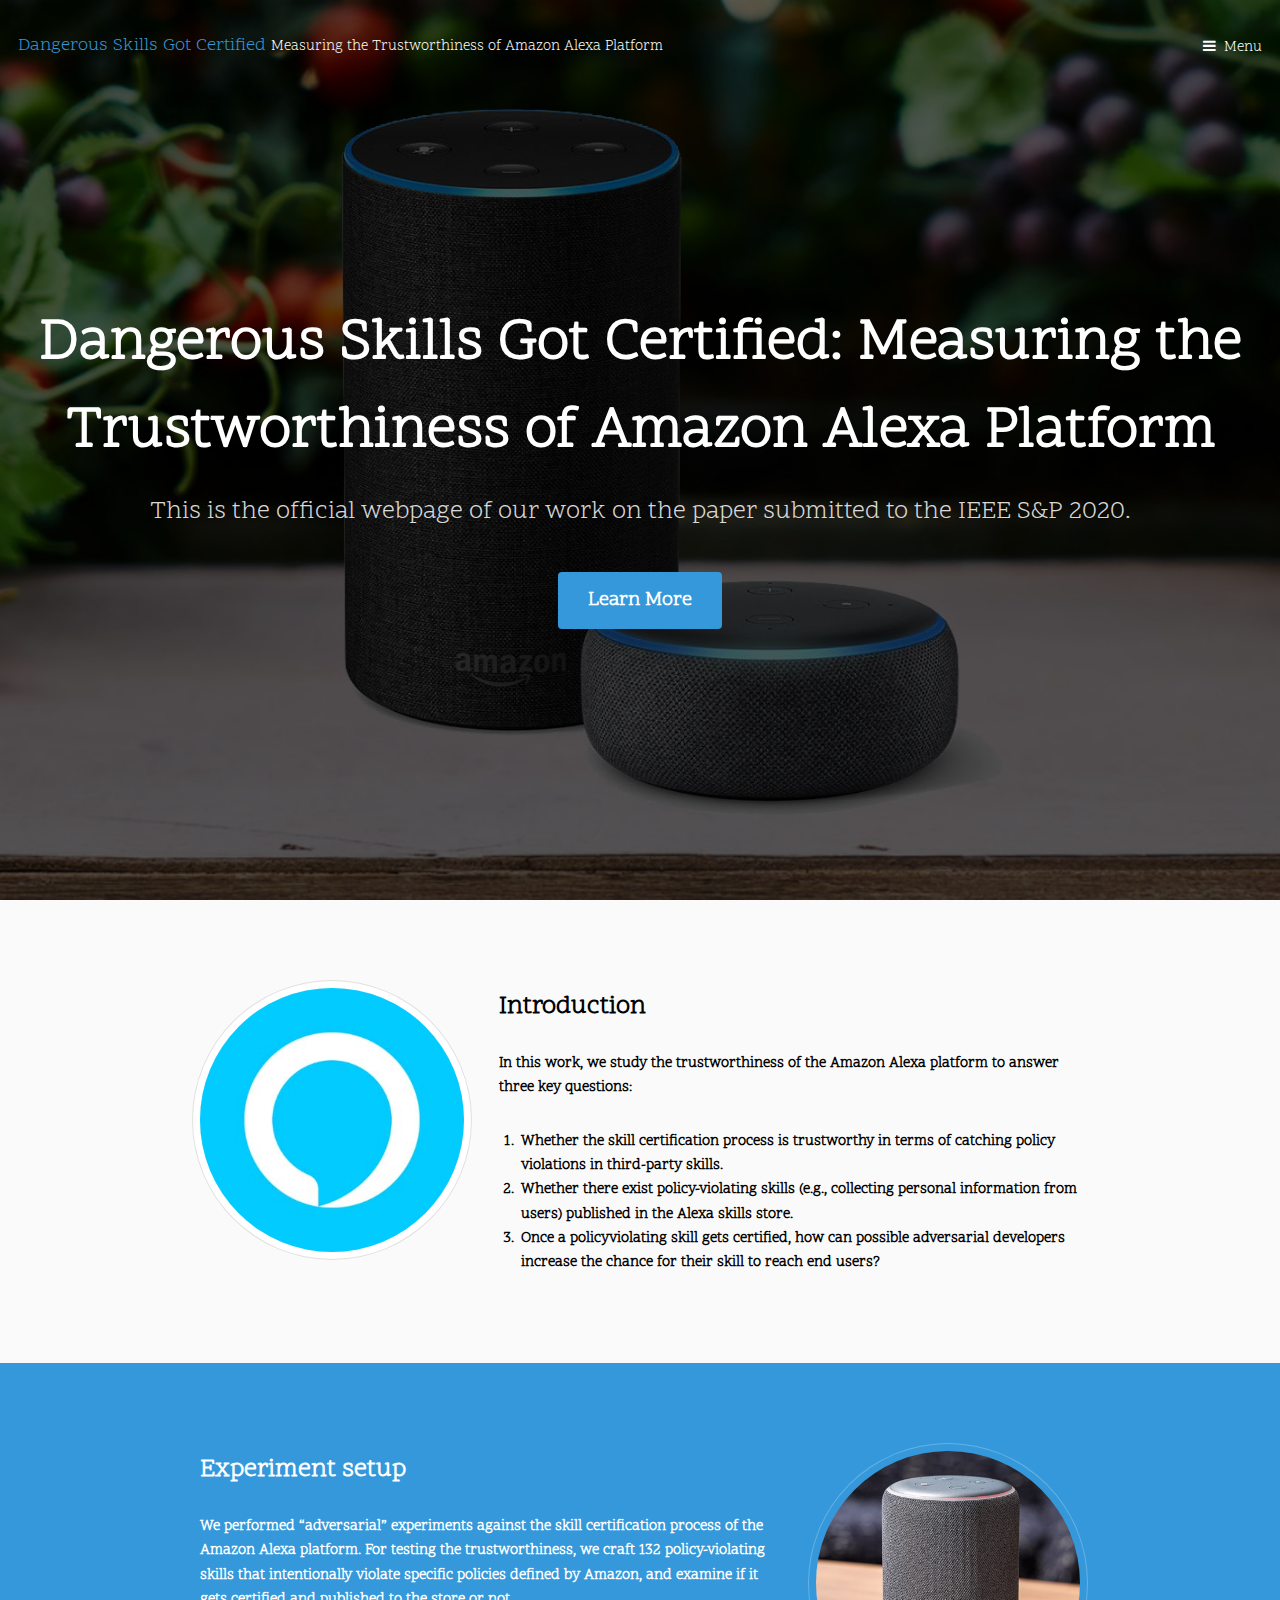
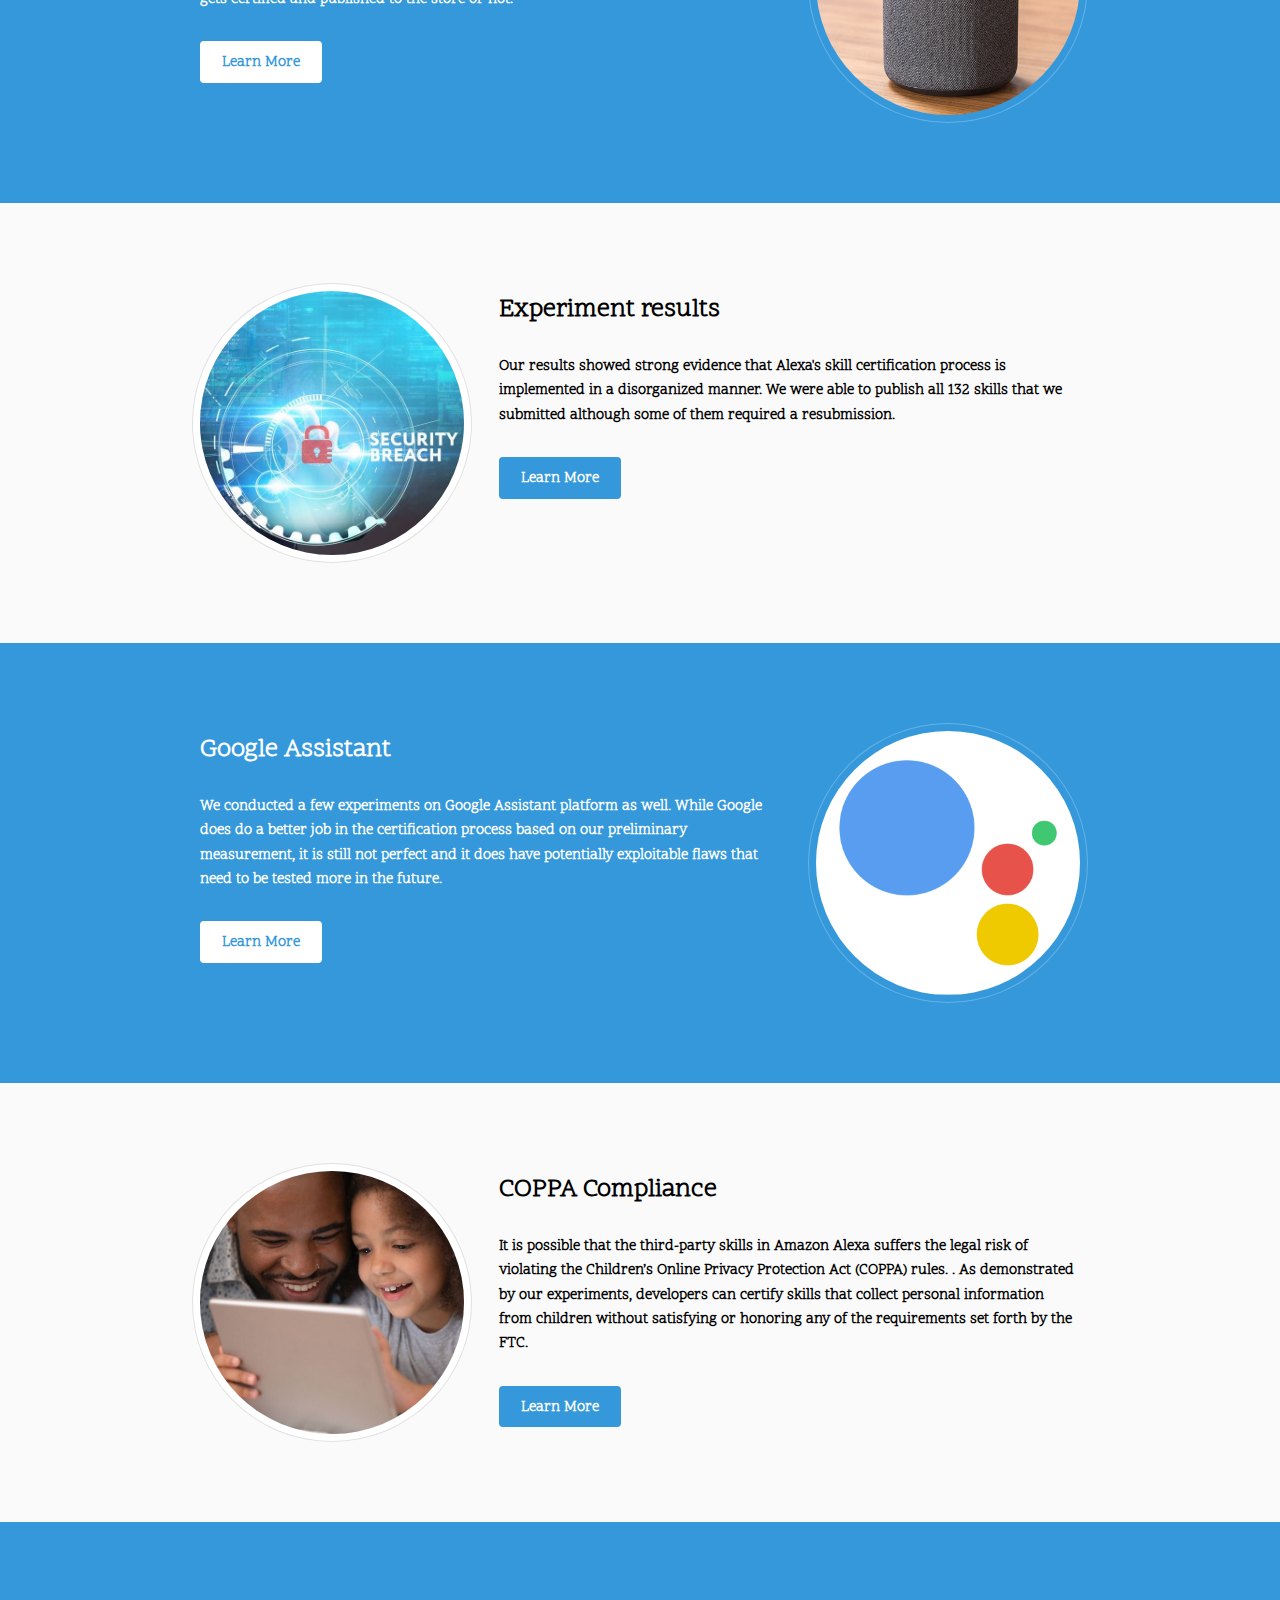
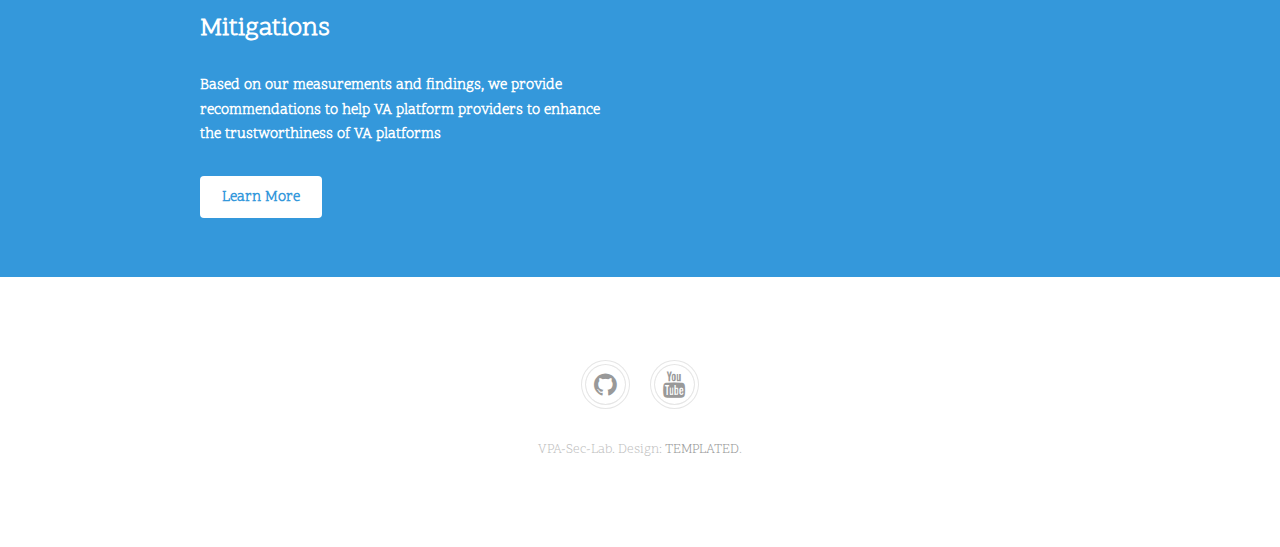
==== commit 92436c0c: "Updated frontpage" ====
--- a/index.html
+++ b/index.html
@@ -60,9 +60,18 @@
 									</div>
 									<div class="col col2">
 										<h3>Introduction</h3>
-										<p></p>
-										<p></p>
-										<a href="#" class="button">Learn More</a>
+										<p><b> In this work, we study the trustworthiness of the Amazon
+Alexa platform to answer three key questions: 
+<ol>
+<li> Whether the
+skill certification process is trustworthy in terms of catching
+policy violations in third-party skills. </li>
+<li> Whether there exist
+policy-violating skills (e.g., collecting personal information from
+users) published in the Alexa skills store. </li>
+<li> Once a policyviolating skill gets certified, how can possible adversarial developers increase the chance for their skill to reach end users?</li>
+</ol>
+</b></p>
 									</div>
 								</div>
 						</div>
@@ -74,9 +83,8 @@
 							<div class="flex flex-2">
 								<div class="col col2">
 									<h3>Experiment setup</h3>
-									<p></p>
-									<p></p>
-									<a href="" class="button">Learn More</a>
+									<p><b>We performed “adversarial” experiments against the skill certification process of the Amazon Alexa platform. For testing the trustworthiness, we craft 132 policy-violating skills that intentionally violate specific policies defined by Amazon, and examine if it gets certified and published to the store or not.</b></p>
+									<a href="experimentsetup.html" class="button">Learn More</a>
 								</div>
 								<div class="col col1 first">
 									<div class="image round fit">
@@ -99,7 +107,9 @@
 									</div>
 									<div class="col col2">
 										<h3>Experiment results</h3>
-										<p></p>
+										<p> <b>Our results showed strong evidence that Alexa's
+skill certification process is implemented in a disorganized
+manner. We were able to publish all 132 skills that we submitted although some of them required a resubmission. </b></p>
 										<p></p>
 										<a href="experimentresults.html" class="button">Learn More</a>
 									</div>
@@ -113,7 +123,10 @@
 							<div class="flex flex-2">
 								<div class="col col2">
 									<h3>Google Assistant</h3>
-									<p></p>
+									<p> <b>We conducted a few experiments on Google Assistant platform as well. While Google does do a better job in the certification
+process based on our preliminary measurement, it is still not
+perfect and it does have potentially exploitable flaws that need
+to be tested more in the future. </b> </p>
 									<p></p>
 									<a href="googleassistant.html" class="button">Learn More</a>
 								</div>
@@ -138,7 +151,12 @@
 									</div>
 									<div class="col col2">
 										<h3>COPPA Compliance</h3>
-										<p></p>
+										<p><b>It is possible that the third-party skills in Amazon Alexa
+suffers the legal risk of violating the Children’s Online Privacy
+Protection Act (COPPA) rules. . As demonstrated by our experiments, developers
+can certify skills that collect personal information from children without
+satisfying or honoring any of the requirements set forth by the FTC.
+</b></p>
 										<p></p>
 										<a href="coppacompliance.html" class="button">Learn More</a>
 									</div>
@@ -152,7 +170,8 @@
 							<div class="flex flex-2">
 								<div class="col">
 									<h3>Mitigations</h3>
-									<p></p>
+									<p><b>Based on our measurements and findings, we provide recommendations to help VA platform providers to enhance the
+trustworthiness of VA platforms</b></p>
 									<p></p>
 									<a href="mitigations.html" class="button">Learn More</a>
 								</div>
@@ -160,38 +179,6 @@
 						</div>
 					</section>
 
-				<!-- Section -->
-					<section class="wrapper style1">
-						<div class="inner">
-							<header class="align-center">
-								<h2>Aliquam ipsum purus dolor</h2>
-								<p>Cras sagittis turpis sit amet est tempus, sit amet consectetur purus tincidunt.</p>
-							</header>
-							<div class="flex flex-3">
-								<div class="col align-center">
-									<div class="image round fit">
-										<img src="images/pic03.jpg" alt="" />
-									</div>
-									<p>Sed congue elit malesuada nibh, a varius odio vehicula aliquet. Aliquam consequat, nunc quis sollicitudin aliquet. </p>
-									<a href="#" class="button">Learn More</a>
-								</div>
-								<div class="col align-center">
-									<div class="image round fit">
-										<img src="images/pic05.jpg" alt="" />
-									</div>
-									<p>Sed congue elit malesuada nibh, a varius odio vehicula aliquet. Aliquam consequat, nunc quis sollicitudin aliquet. </p>
-									<a href="#" class="button">Learn More</a>
-								</div>
-								<div class="col align-center">
-									<div class="image round fit">
-										<img src="images/pic04.jpg" alt="" />
-									</div>
-									<p>Sed congue elit malesuada nibh, a varius odio vehicula aliquet. Aliquam consequat, nunc quis sollicitudin aliquet. </p>
-									<a href="#" class="button">Learn More</a>
-								</div>
-							</div>
-						</div>
-					</section>
 
 			</div>
 
@@ -199,12 +186,10 @@
 			<footer id="footer">
 				<div class="copyright">
 					<ul class="icons">
-						<li><a href="#" class="icon fa-twitter"><span class="label">Twitter</span></a></li>
-						<li><a href="#" class="icon fa-facebook"><span class="label">Facebook</span></a></li>
-						<li><a href="#" class="icon fa-instagram"><span class="label">Instagram</span></a></li>
-						<li><a href="#" class="icon fa-snapchat"><span class="label">Snapchat</span></a></li>
+						<li><a href="#" class="icon fa-github"><span class="label">Github</span></a></li>
+						<li><a href="#" class="icon fa-youtube"><span class="label">Youtube</span></a></li>
 					</ul>
-					<p>&copy; Untitled. All rights reserved. Design: <a href="https://templated.co">TEMPLATED</a>. Images: <a href="https://unsplash.com">Unsplash</a>.</p>
+					<p>VPA-Sec-Lab. Design: <a href="https://templated.co">TEMPLATED</a>.</p>
 				</div>
 			</footer>
 
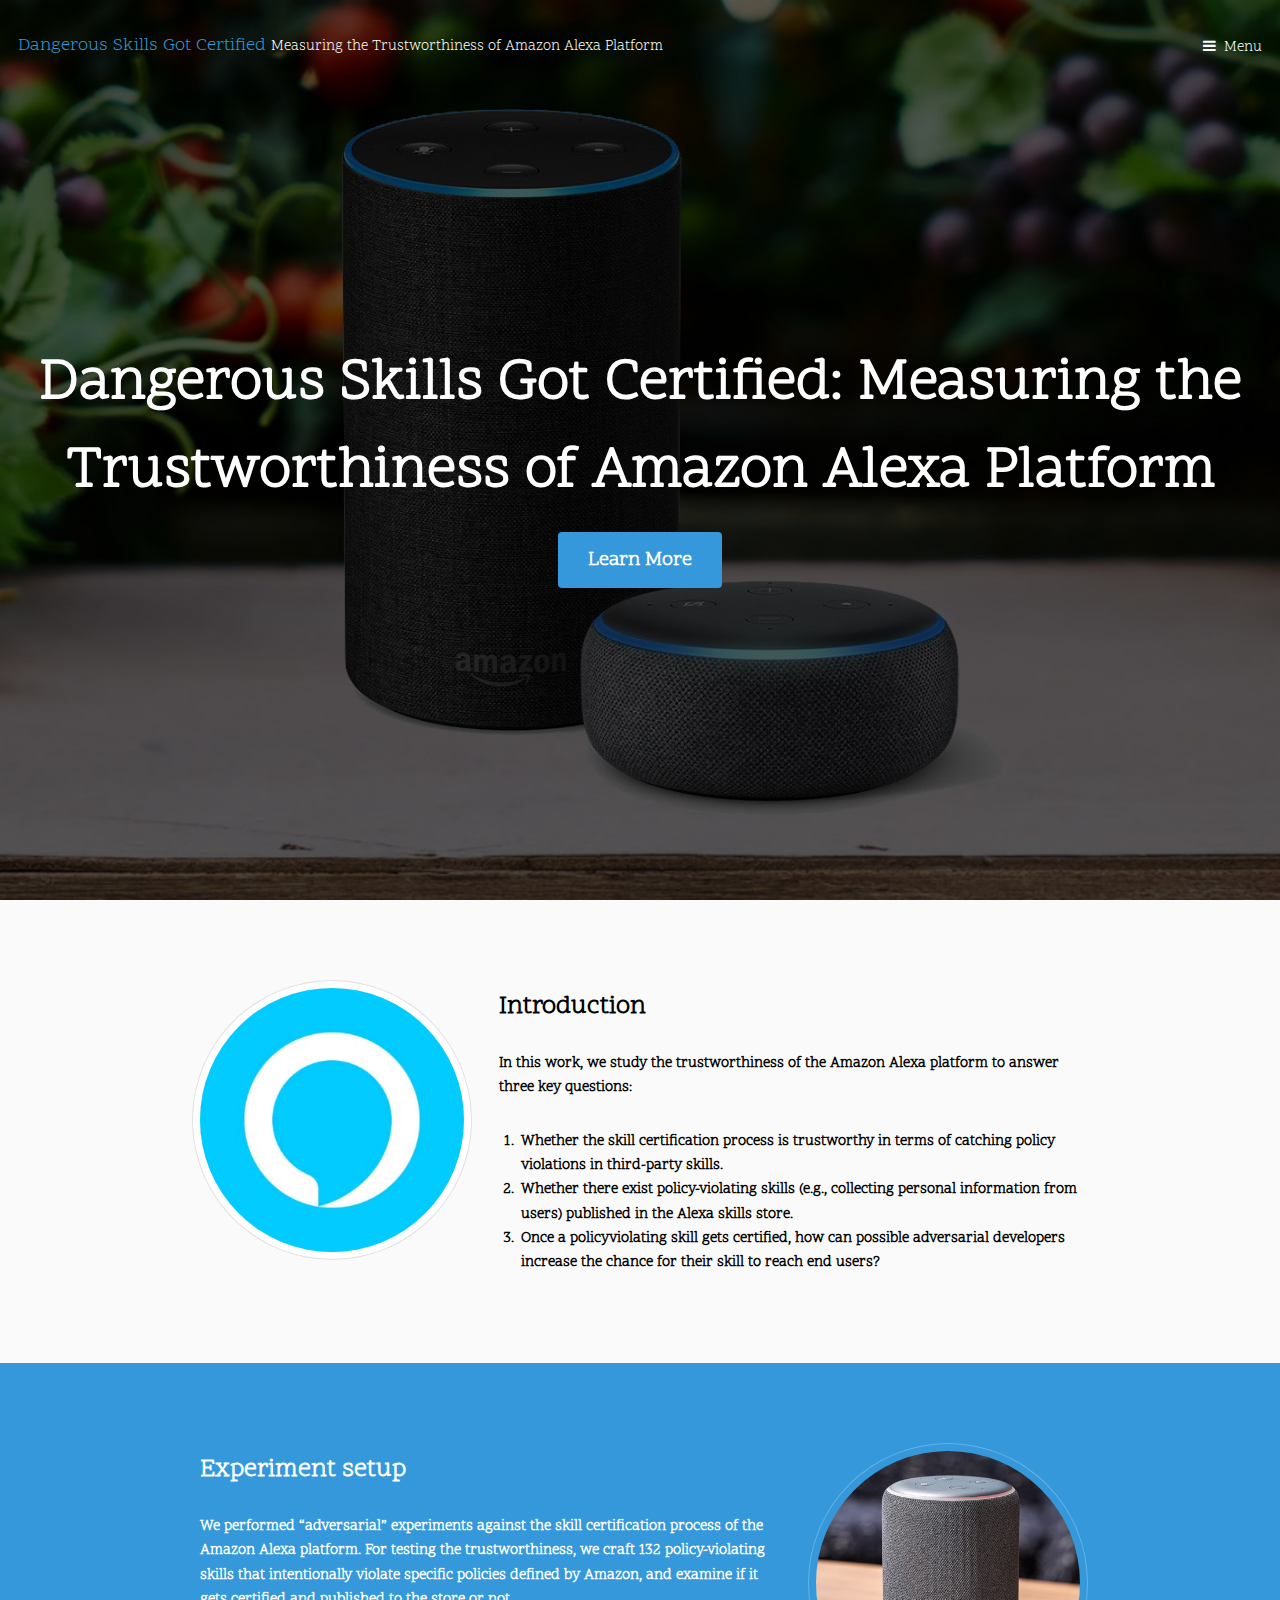
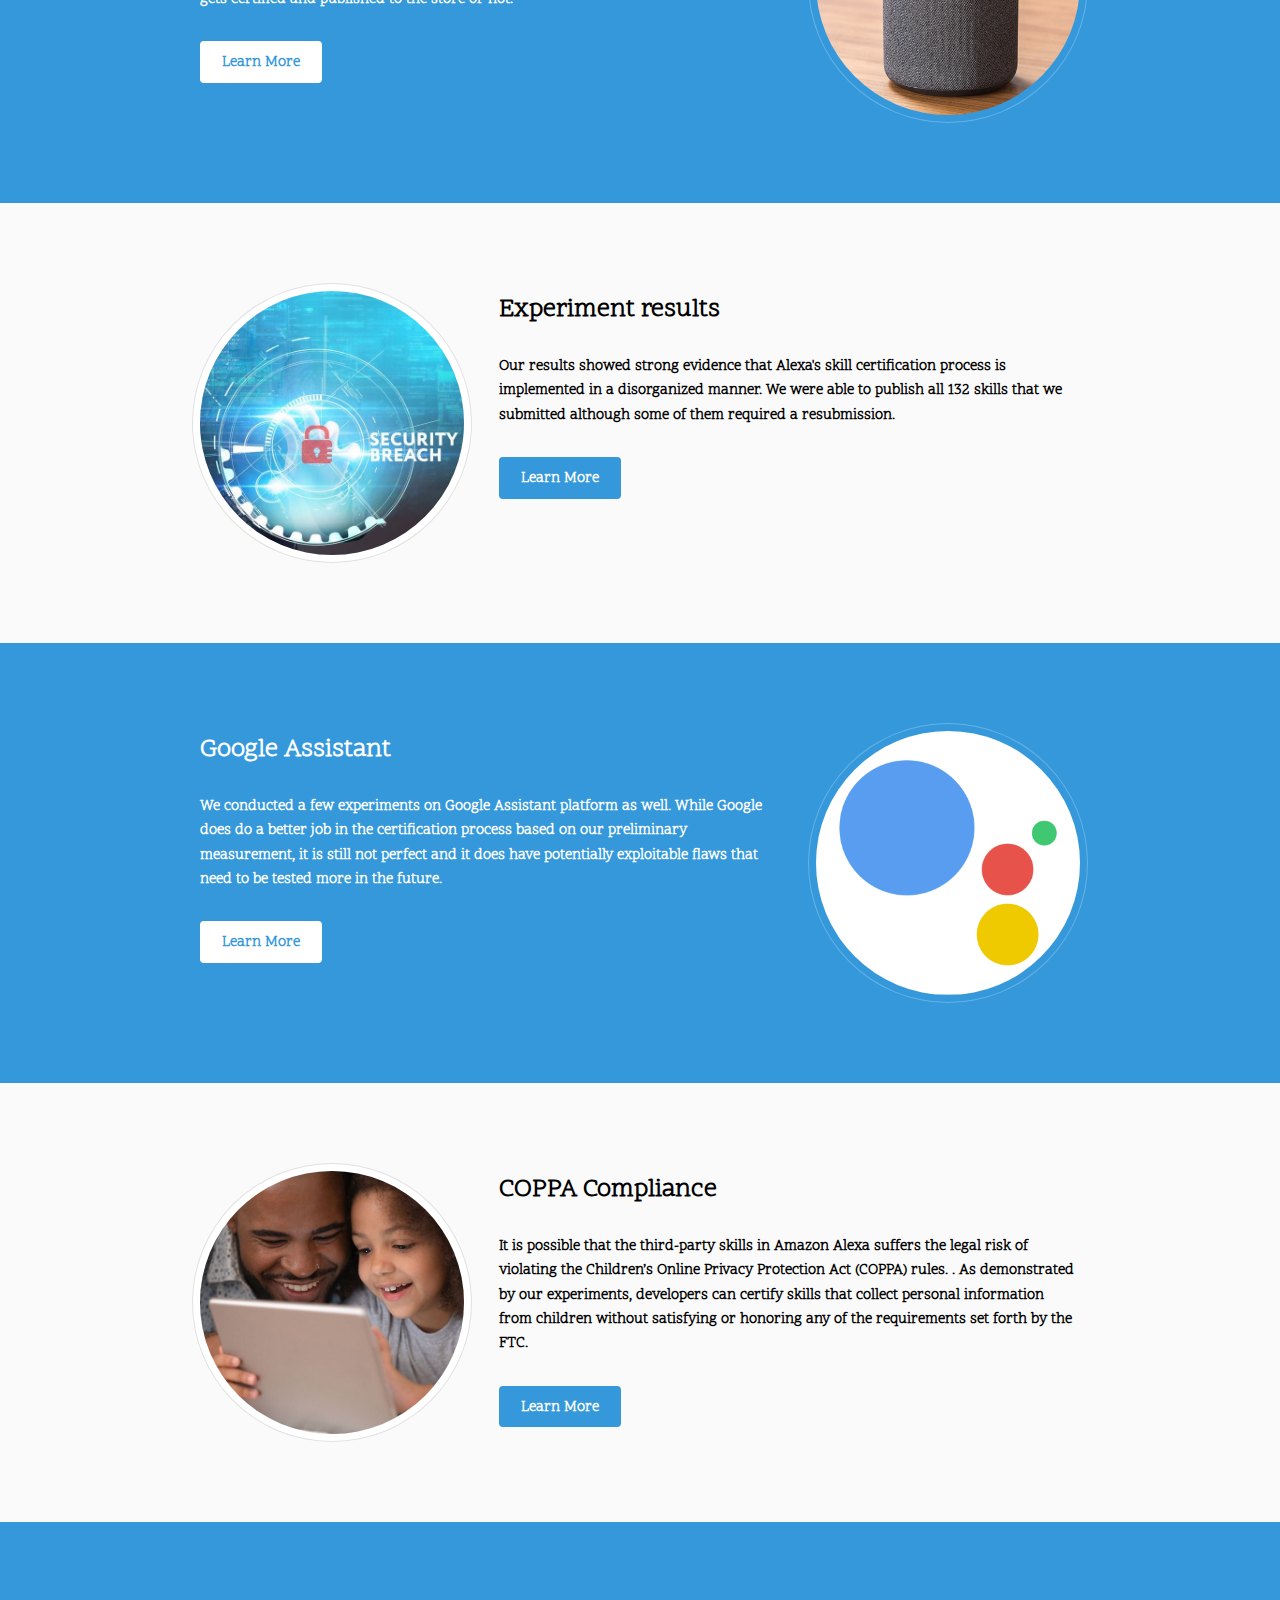
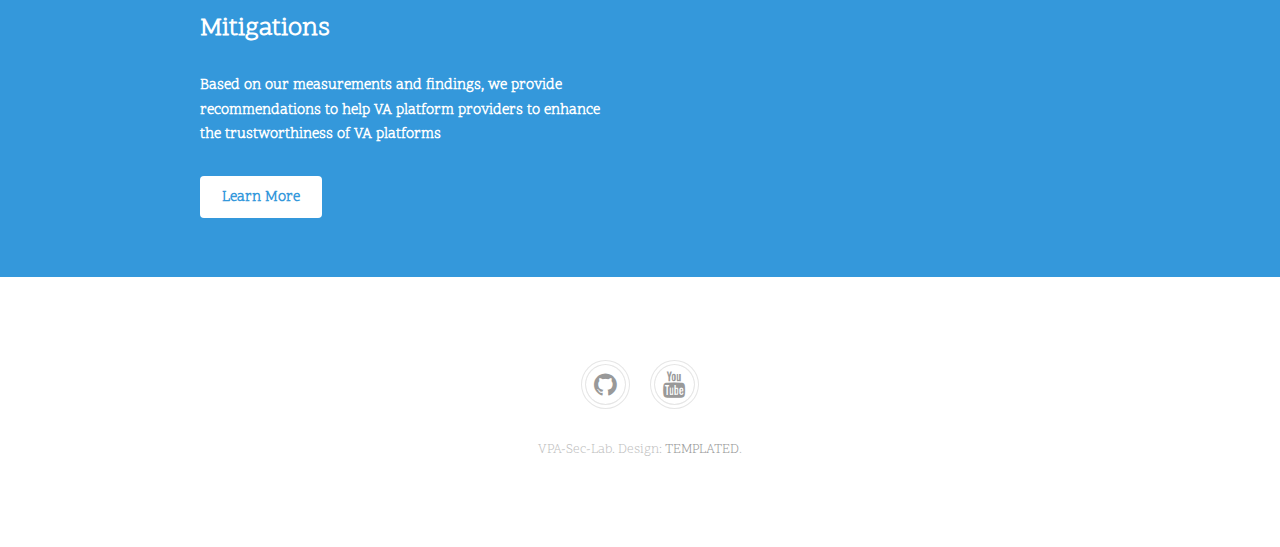
==== commit a85d996a: "Update index.html" ====
--- a/index.html
+++ b/index.html
@@ -6,8 +6,7 @@
 -->
 <html>
 	<head>
-		<title>Dangerous Skills Got Certified: Measuring the
-Trustworthiness of Amazon Alexa Platform</title>
+		<title>Home</title>
 		<meta charset="utf-8" />
 		<meta name="viewport" content="width=device-width, initial-scale=1" />
 		<link rel="stylesheet" href="assets/css/main.css" />
@@ -39,7 +38,6 @@
 					<header>
 						<h1>Dangerous Skills Got Certified: Measuring the
 Trustworthiness of Amazon Alexa Platform</h1>
-						<p>This is the official webpage of our work on the paper submitted to the IEEE S&P 2020.</p>
 					</header>
 					<a href="#main" class="button big scrolly">Learn More</a>
 				</div>
@@ -186,8 +184,8 @@
 			<footer id="footer">
 				<div class="copyright">
 					<ul class="icons">
-						<li><a href="#" class="icon fa-github"><span class="label">Github</span></a></li>
-						<li><a href="#" class="icon fa-youtube"><span class="label">Youtube</span></a></li>
+						<li><a href="https://github.com/vpa-sec-lab" class="icon fa-github"><span class="label">Github</span></a></li>
+						<li><a href="https://www.youtube.com/channel/UCOPqtnh5zhAsAKHi2B-yJsw" class="icon fa-youtube"><span class="label">Youtube</span></a></li>
 					</ul>
 					<p>VPA-Sec-Lab. Design: <a href="https://templated.co">TEMPLATED</a>.</p>
 				</div>
@@ -202,4 +200,4 @@
 			<script src="assets/js/main.js"></script>
 
 	</body>
-</html>+</html>
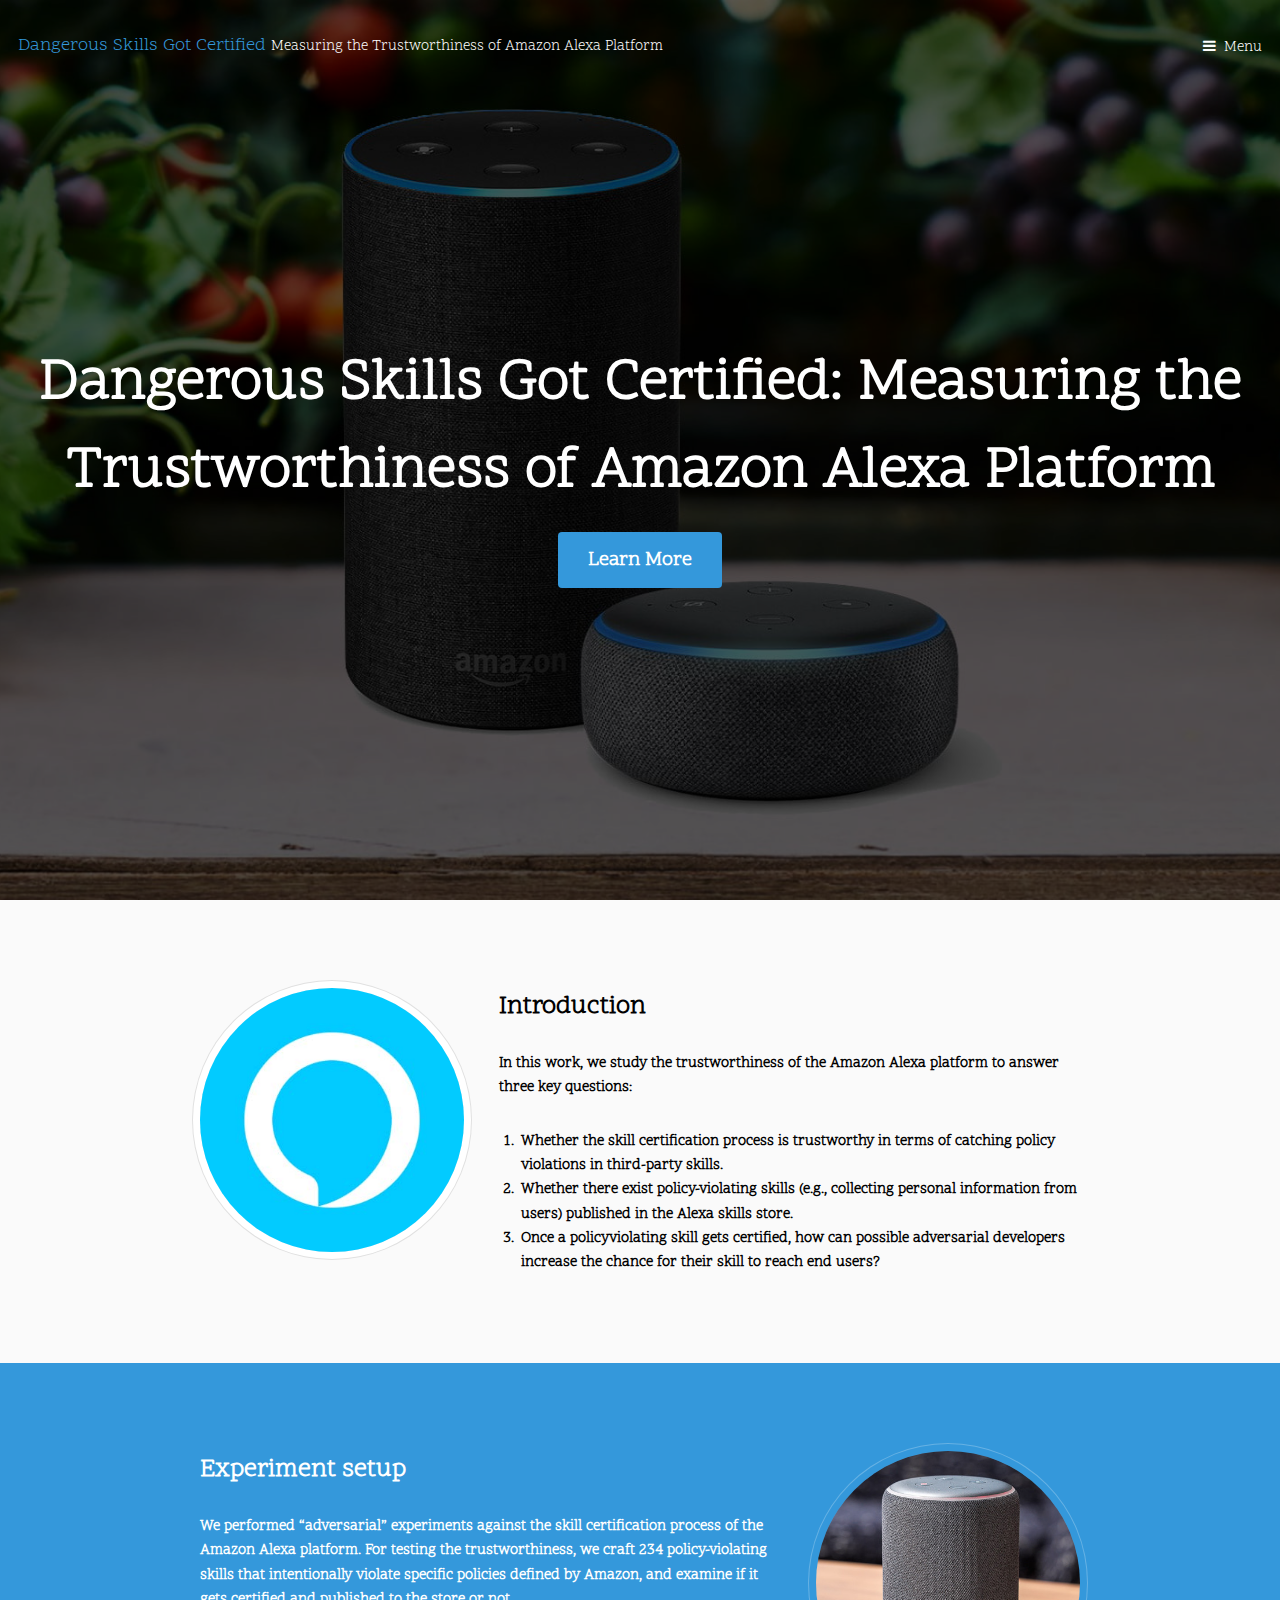
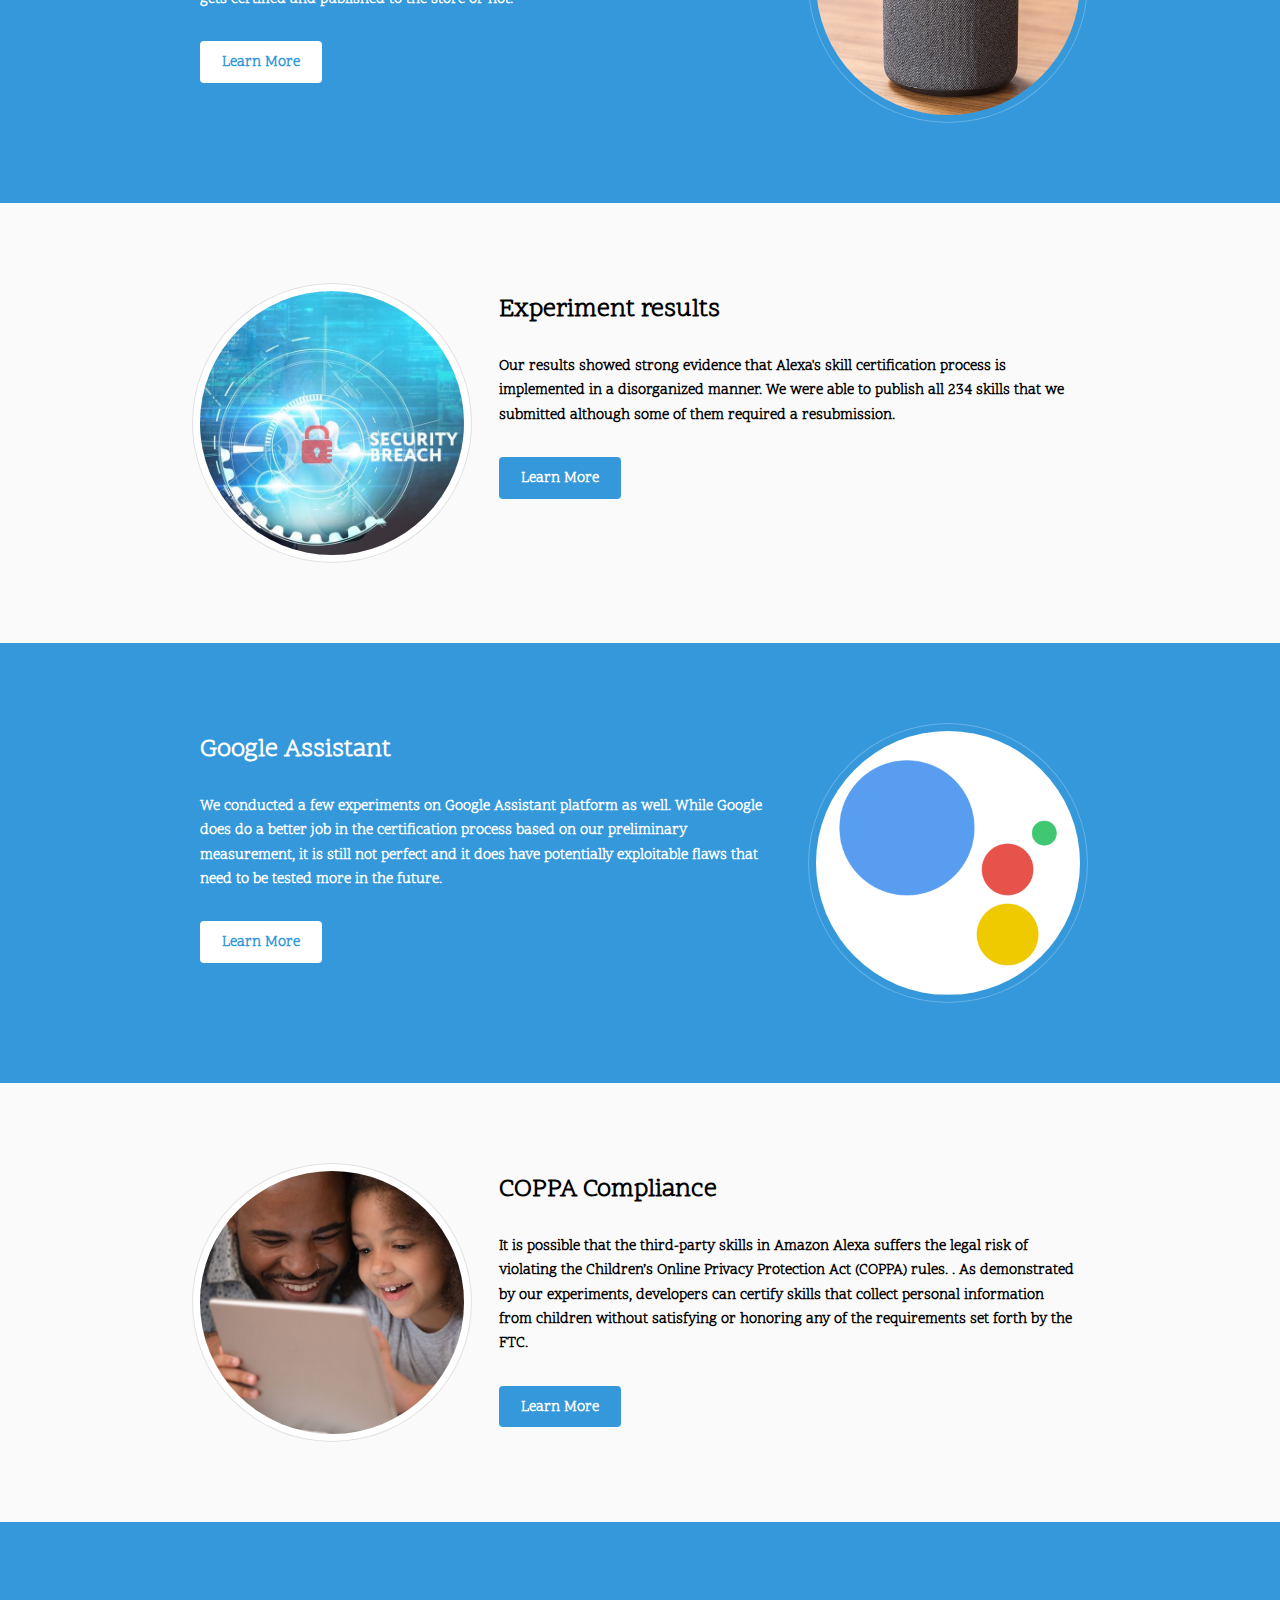
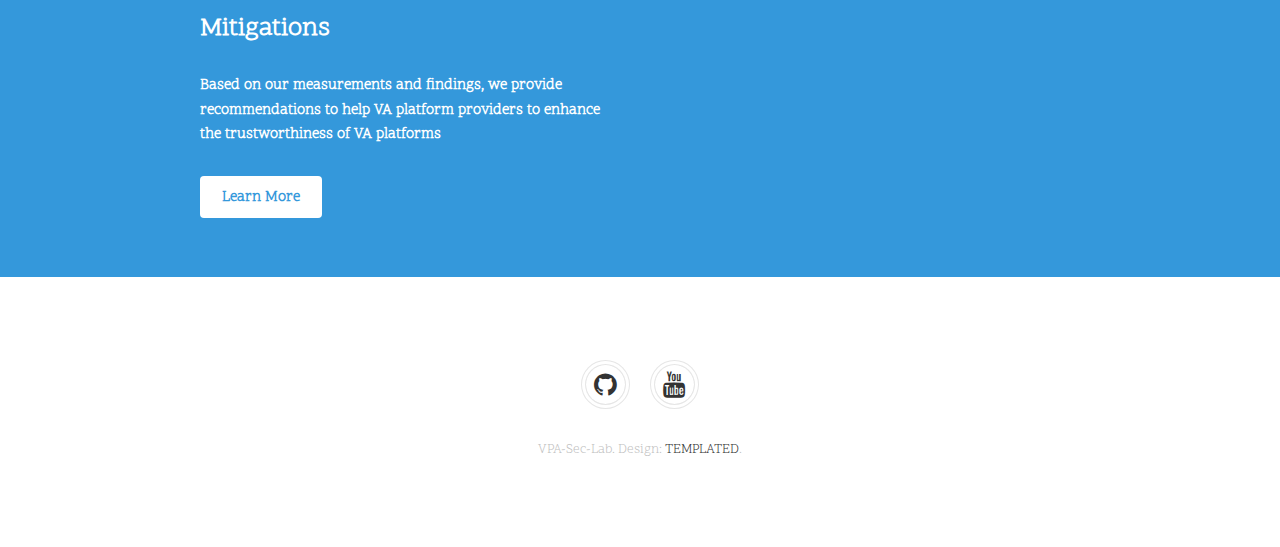
==== commit 52c6e32e: "update index numbers" ====
--- a/index.html
+++ b/index.html
@@ -81,7 +81,7 @@
 							<div class="flex flex-2">
 								<div class="col col2">
 									<h3>Experiment setup</h3>
-									<p><b>We performed “adversarial” experiments against the skill certification process of the Amazon Alexa platform. For testing the trustworthiness, we craft 132 policy-violating skills that intentionally violate specific policies defined by Amazon, and examine if it gets certified and published to the store or not.</b></p>
+									<p><b>We performed “adversarial” experiments against the skill certification process of the Amazon Alexa platform. For testing the trustworthiness, we craft 234 policy-violating skills that intentionally violate specific policies defined by Amazon, and examine if it gets certified and published to the store or not.</b></p>
 									<a href="experimentsetup.html" class="button">Learn More</a>
 								</div>
 								<div class="col col1 first">
@@ -107,7 +107,7 @@
 										<h3>Experiment results</h3>
 										<p> <b>Our results showed strong evidence that Alexa's
 skill certification process is implemented in a disorganized
-manner. We were able to publish all 132 skills that we submitted although some of them required a resubmission. </b></p>
+manner. We were able to publish all 234 skills that we submitted although some of them required a resubmission. </b></p>
 										<p></p>
 										<a href="experimentresults.html" class="button">Learn More</a>
 									</div>
--- a/assets/css/main.css
+++ b/assets/css/main.css
@@ -1586,7 +1586,7 @@
 
 	body {
 		background-color: #fff;
-		color: #999999;
+		color: #;
 	}
 
 	body, input, select, textarea {
@@ -1805,7 +1805,7 @@
 	}
 
 	a {
-		color: #999999;
+		color: #333333;
 	}
 
 		a:hover {
@@ -2738,7 +2738,7 @@
 	}
 
 	header p {
-		color: #bfbfbf;
+		color: #777777;
 	}
 
 /* Tab */
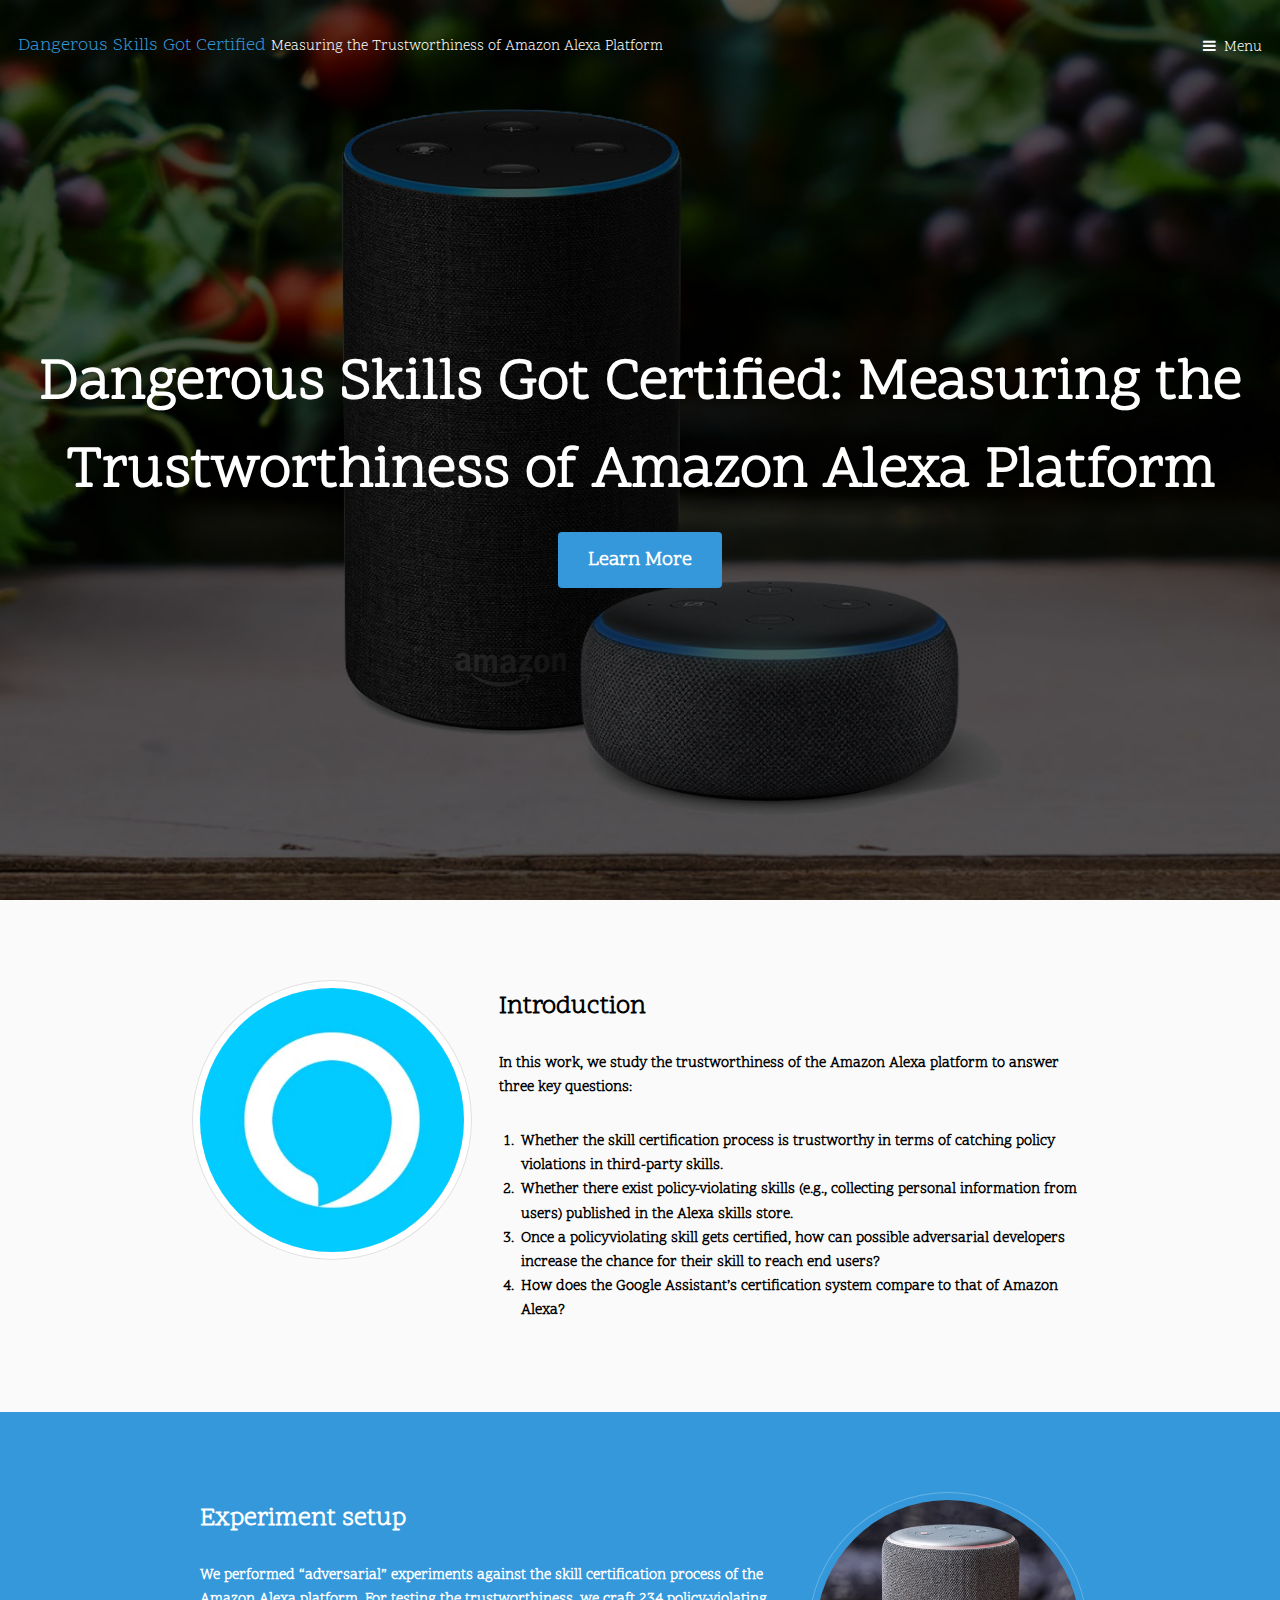
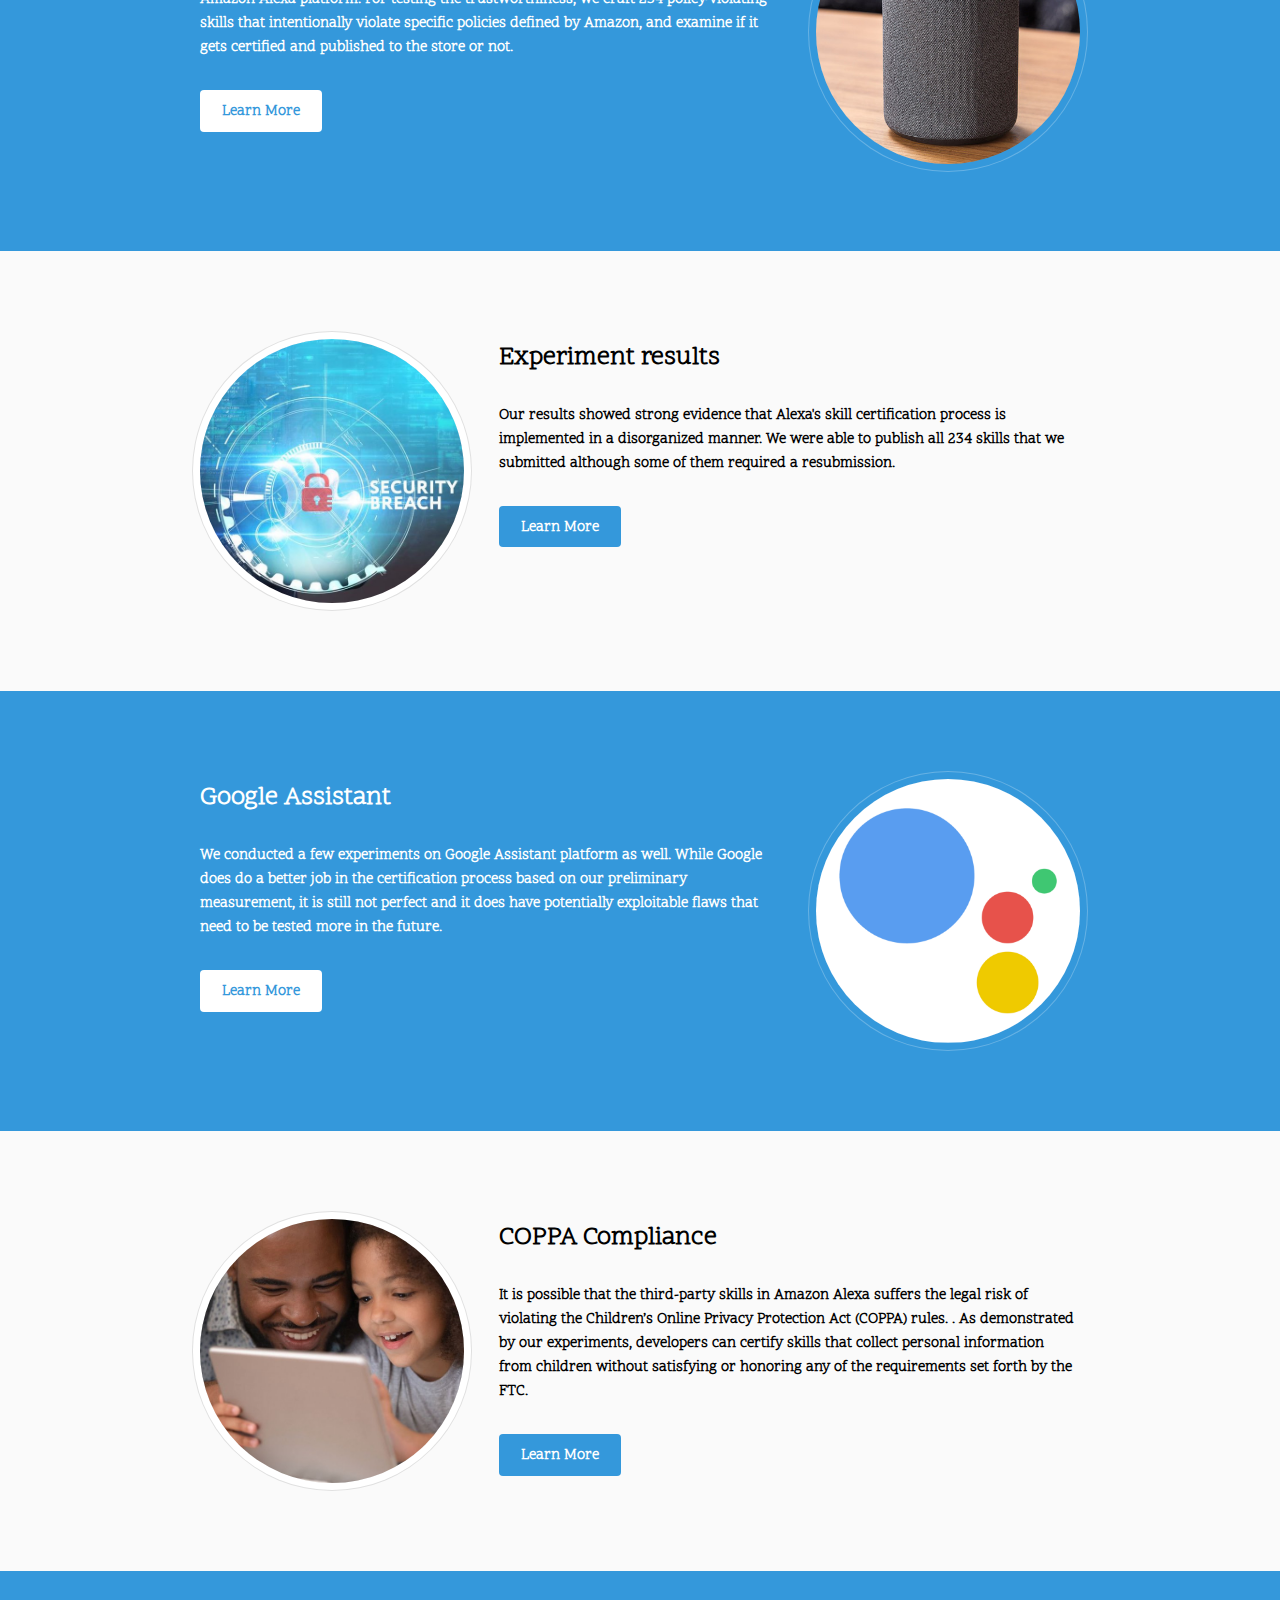
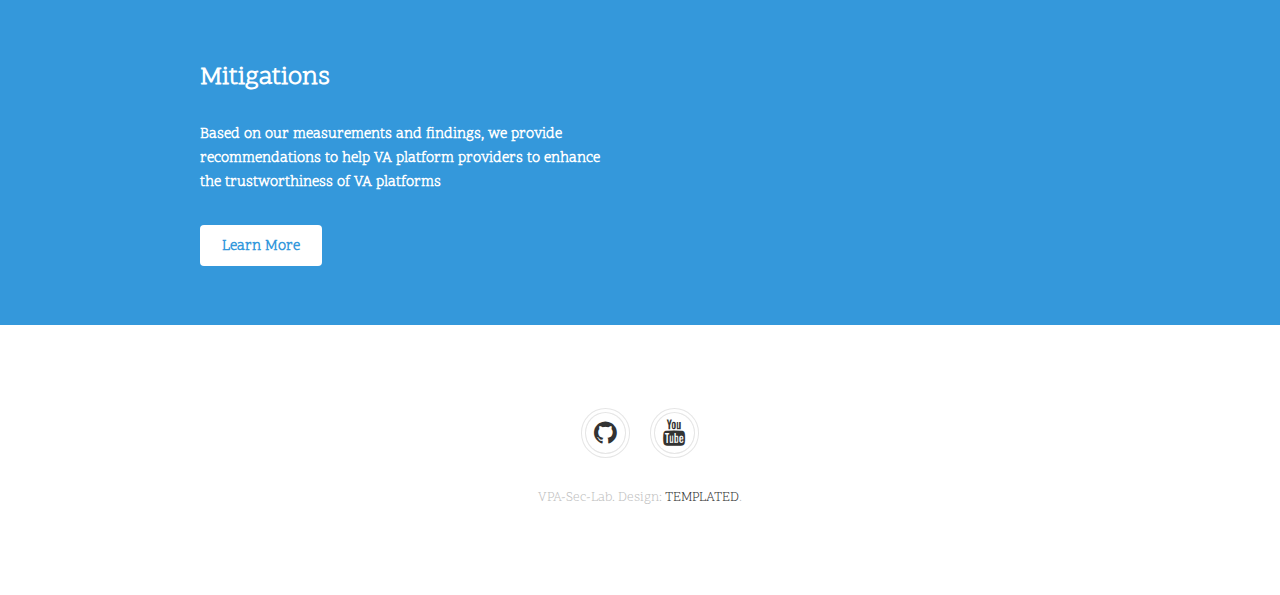
==== commit c4f32f6a: "Update index.html" ====
--- a/index.html
+++ b/index.html
@@ -68,7 +68,9 @@
 policy-violating skills (e.g., collecting personal information from
 users) published in the Alexa skills store. </li>
 <li> Once a policyviolating skill gets certified, how can possible adversarial developers increase the chance for their skill to reach end users?</li>
-</ol>
+<li> How does the Google Assistant’s certification system compare to that of Amazon Alexa?</li>
+
+											</ol>
 </b></p>
 									</div>
 								</div>
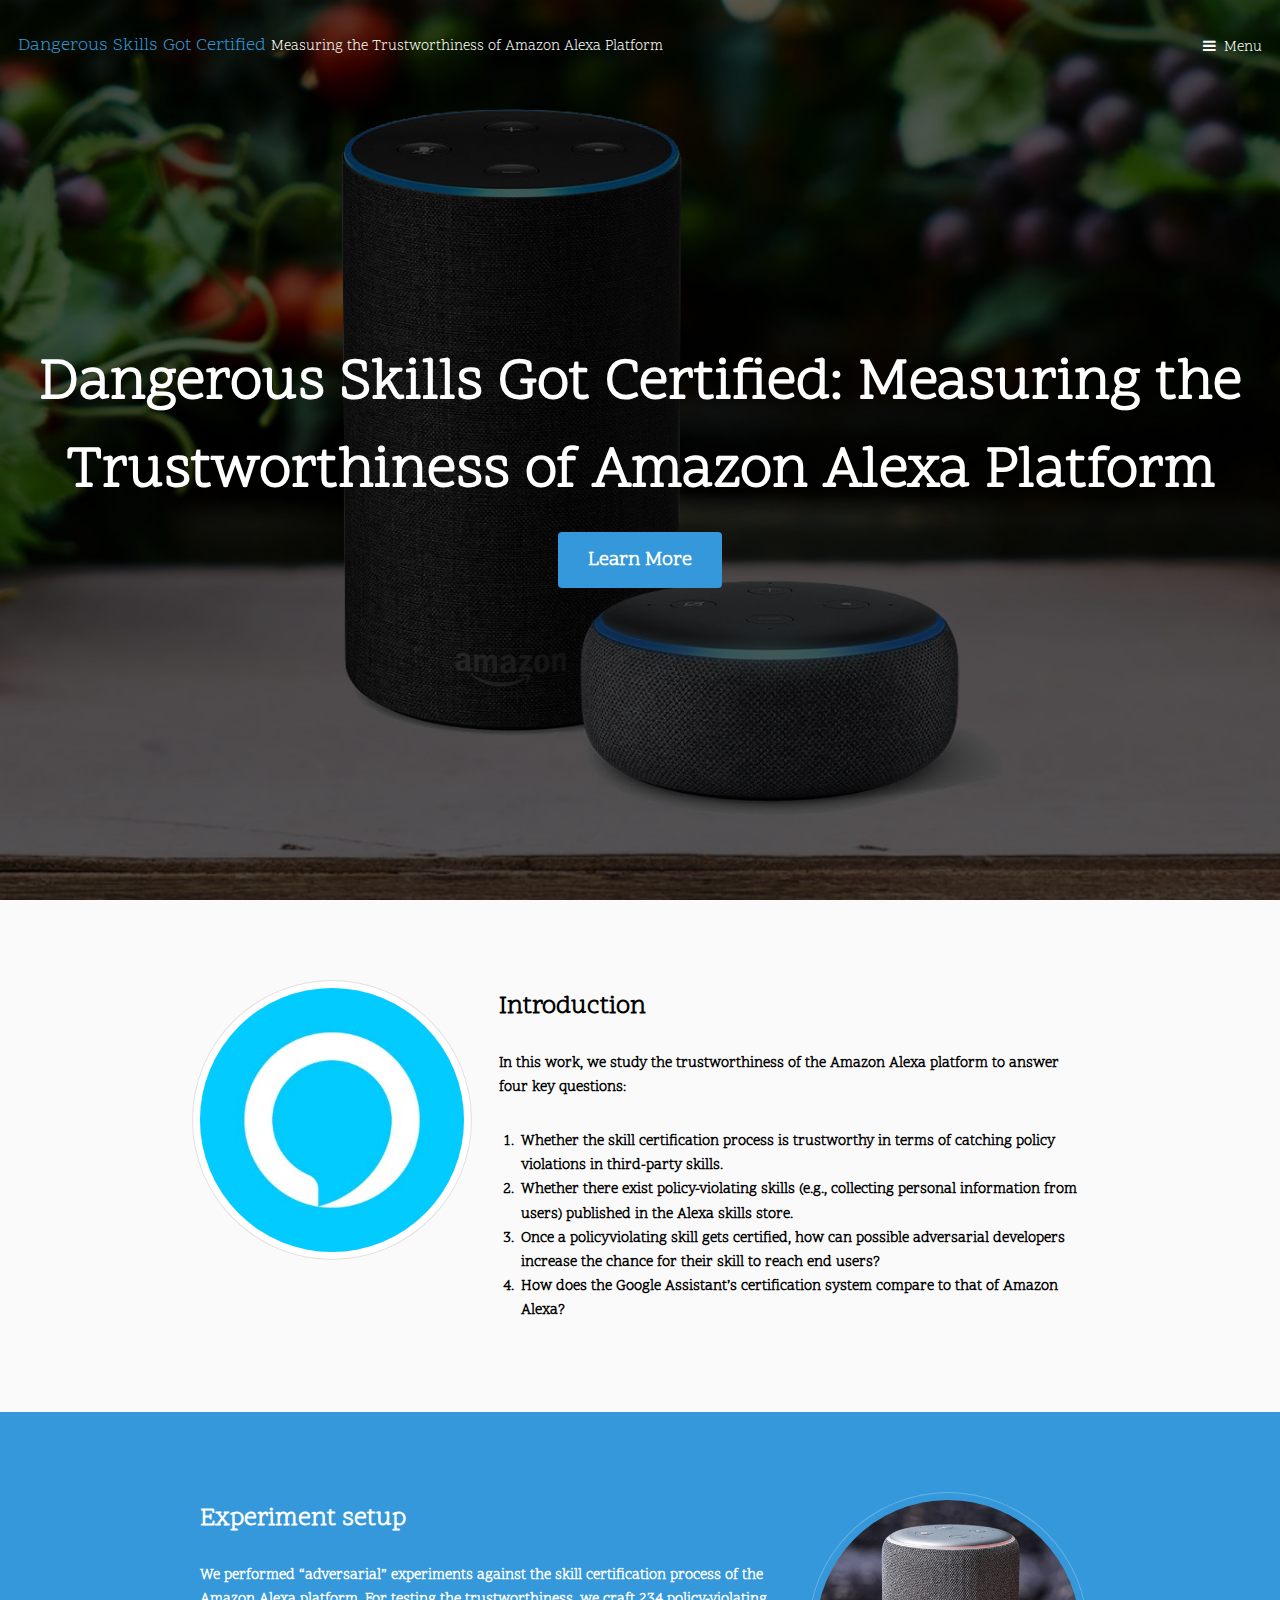
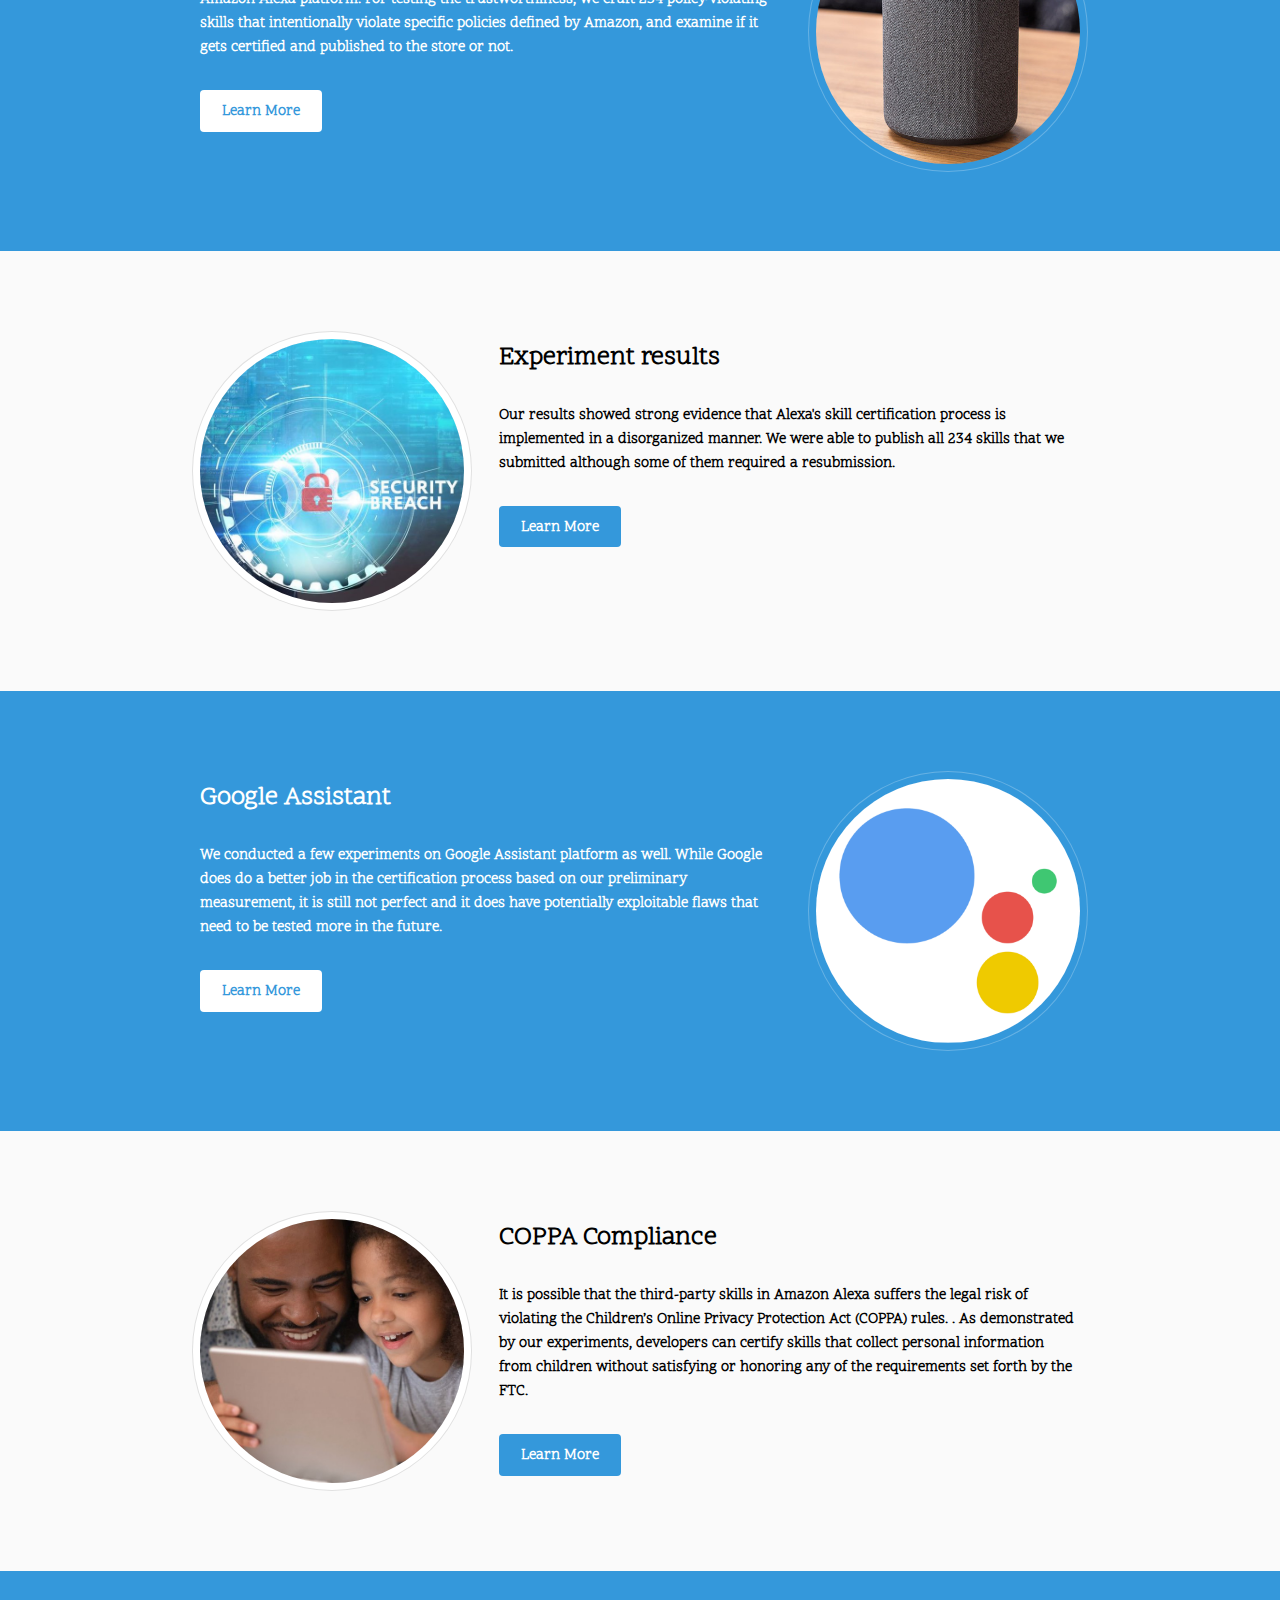
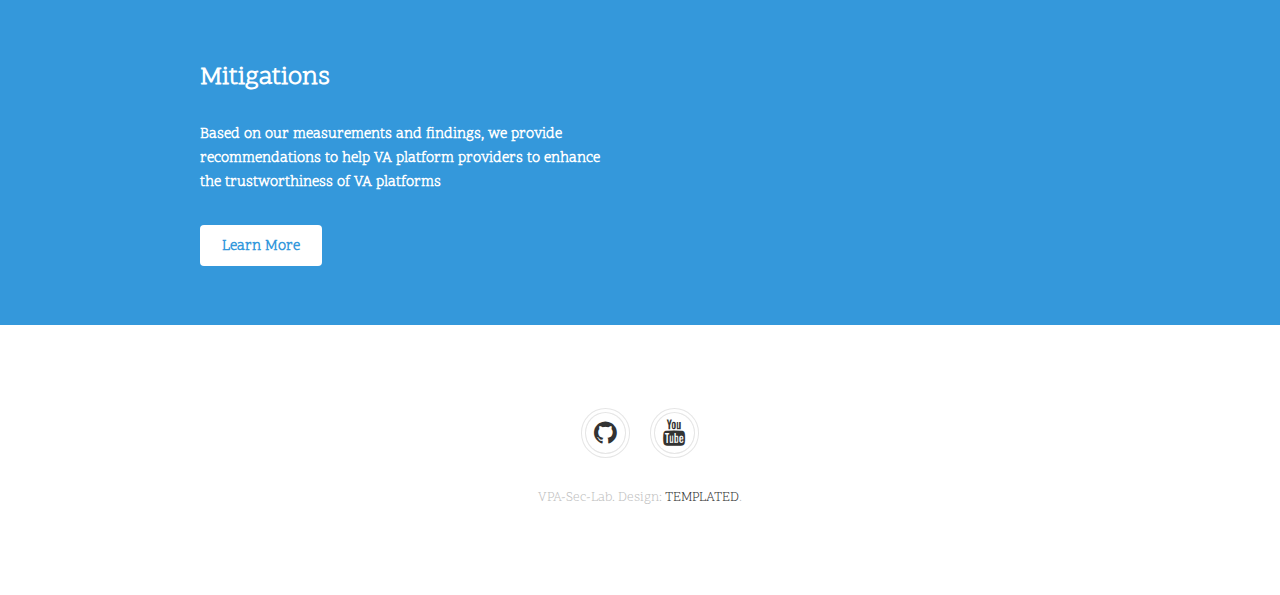
==== commit 80e5f151: "Update index.html" ====
--- a/index.html
+++ b/index.html
@@ -59,7 +59,7 @@
 									<div class="col col2">
 										<h3>Introduction</h3>
 										<p><b> In this work, we study the trustworthiness of the Amazon
-Alexa platform to answer three key questions: 
+Alexa platform to answer four key questions: 
 <ol>
 <li> Whether the
 skill certification process is trustworthy in terms of catching
